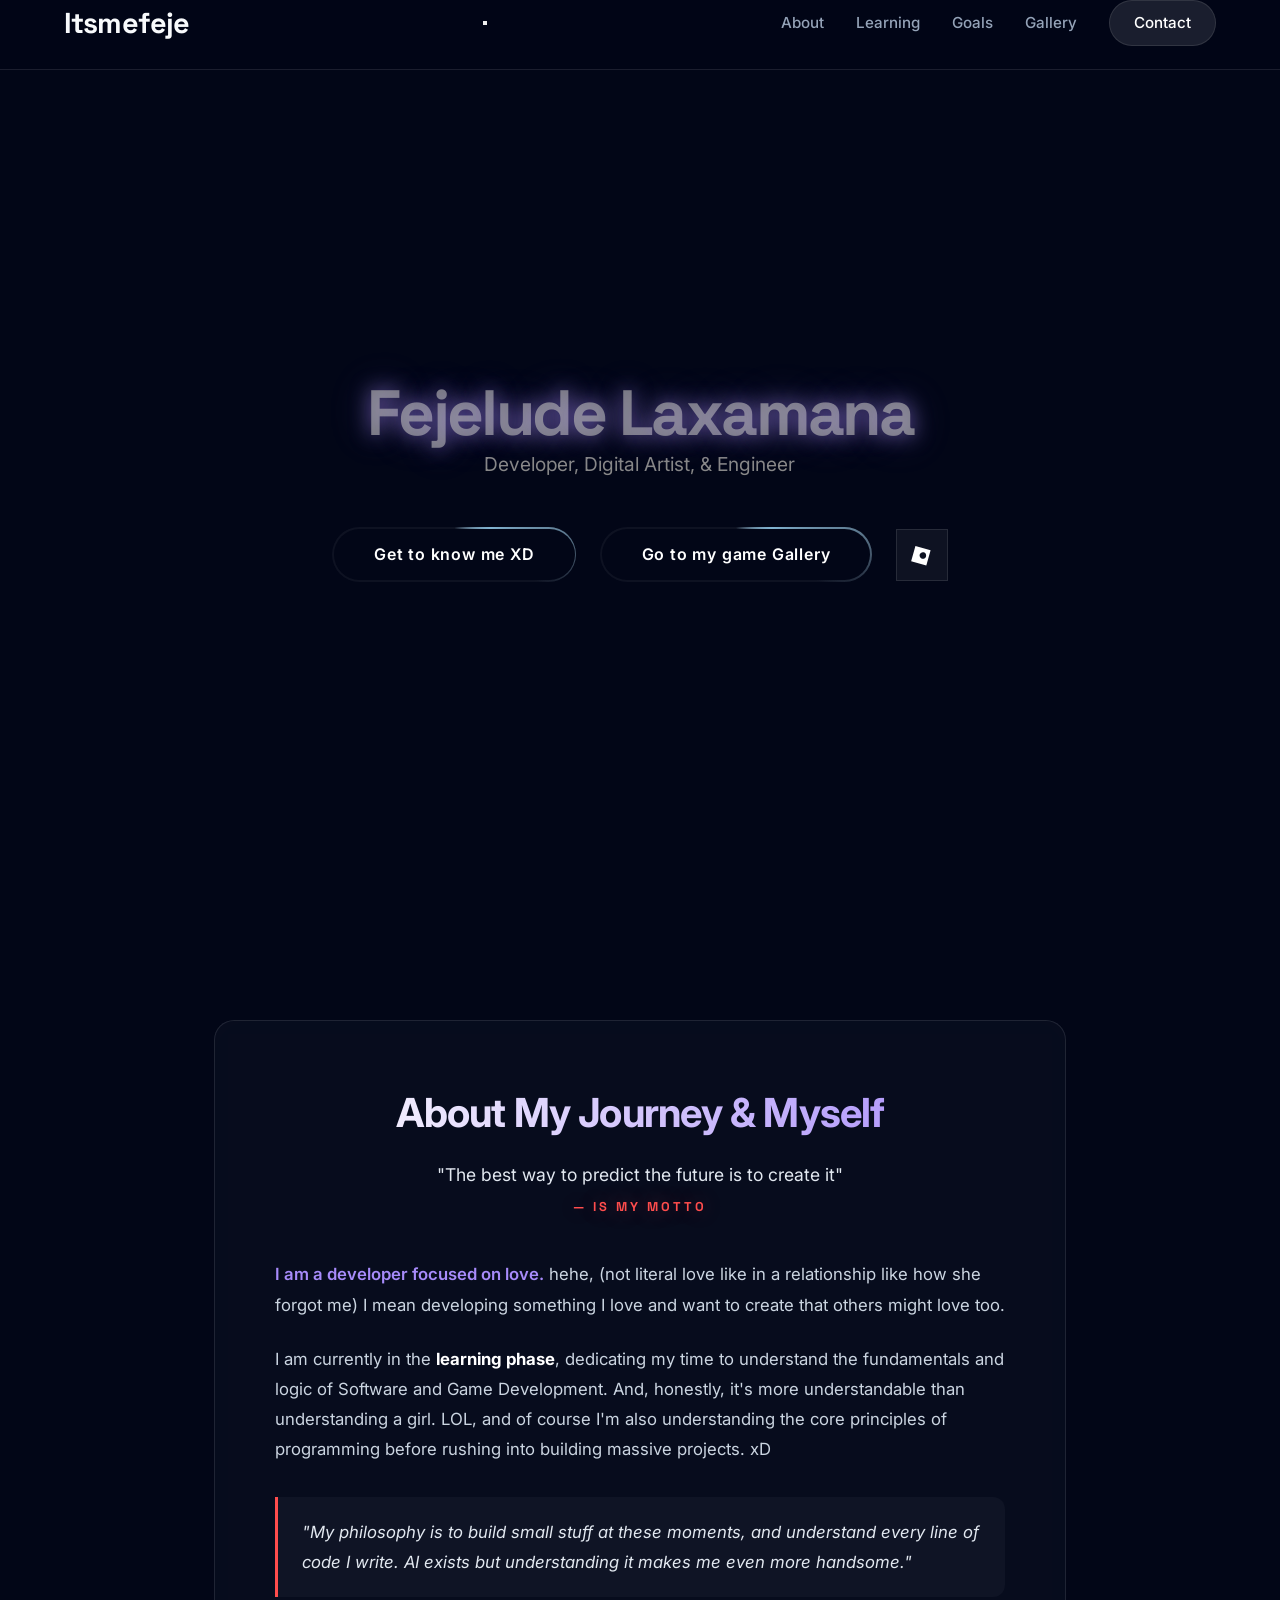
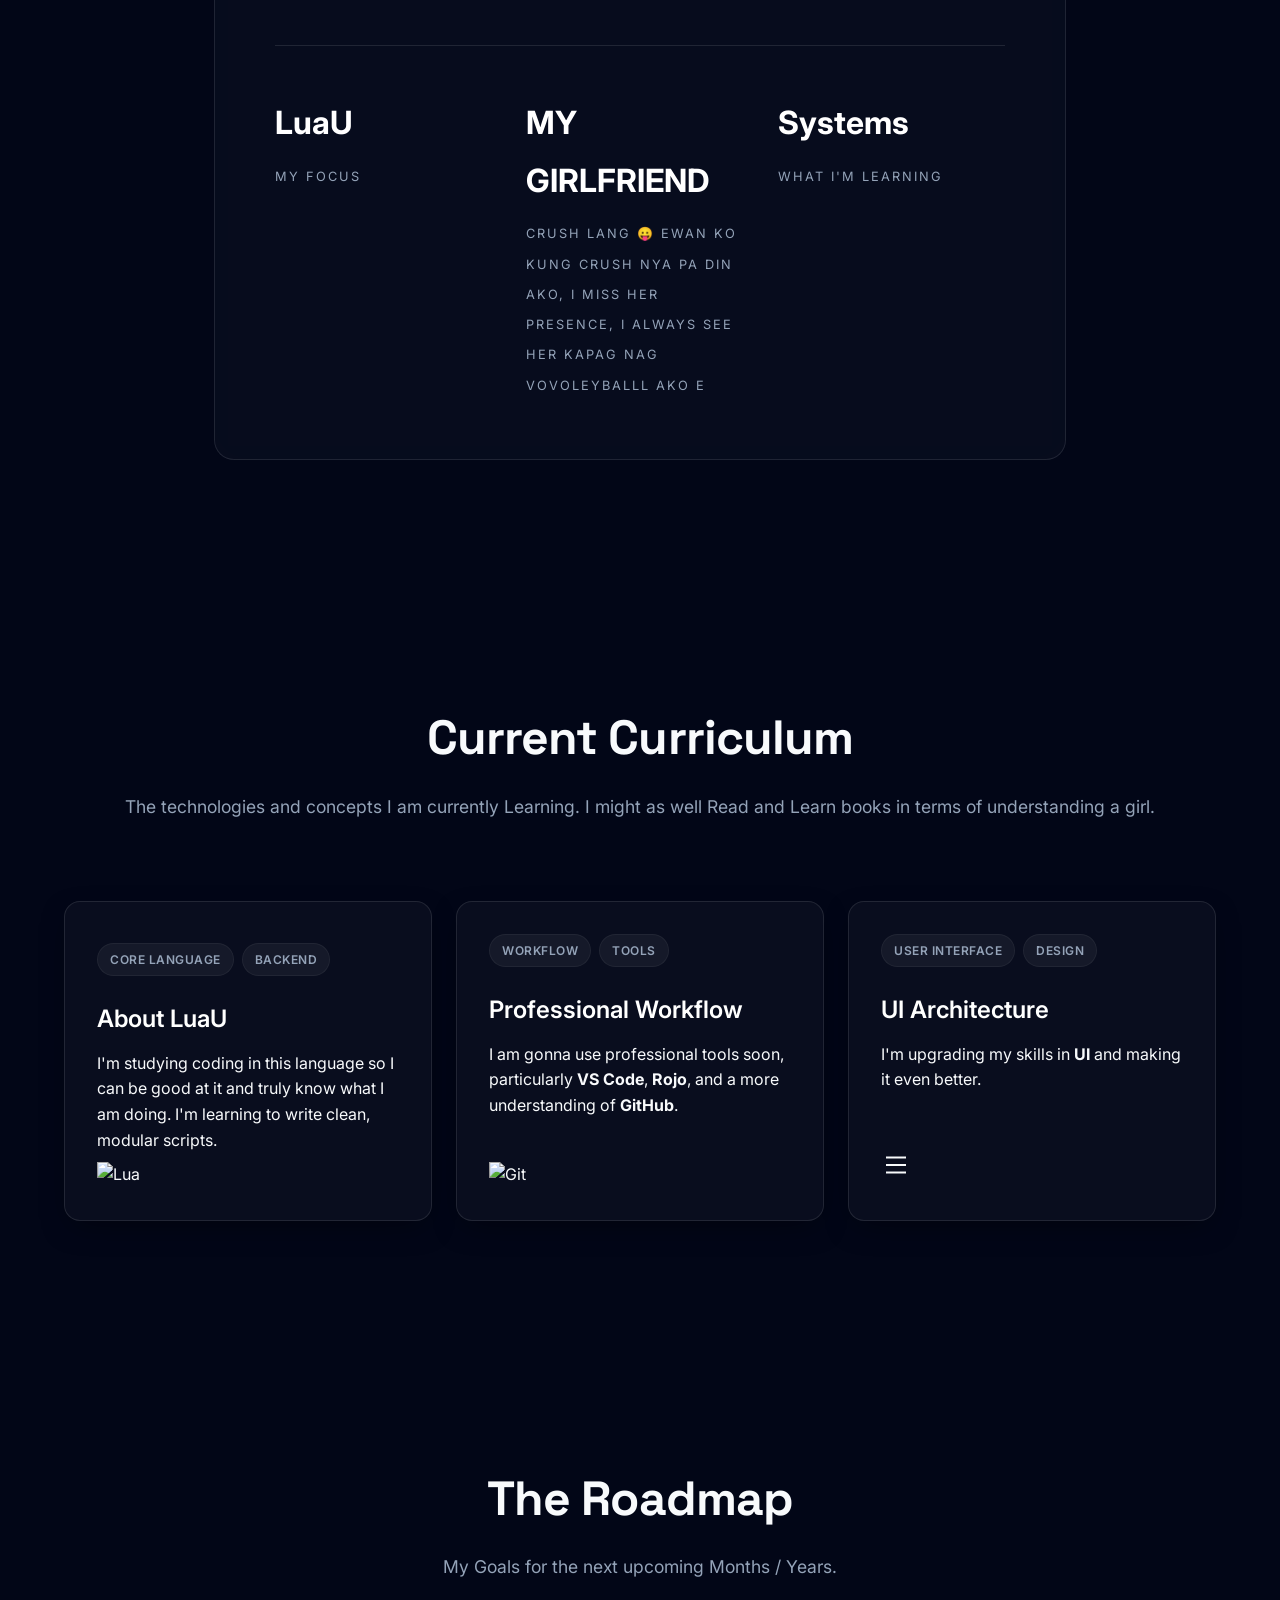
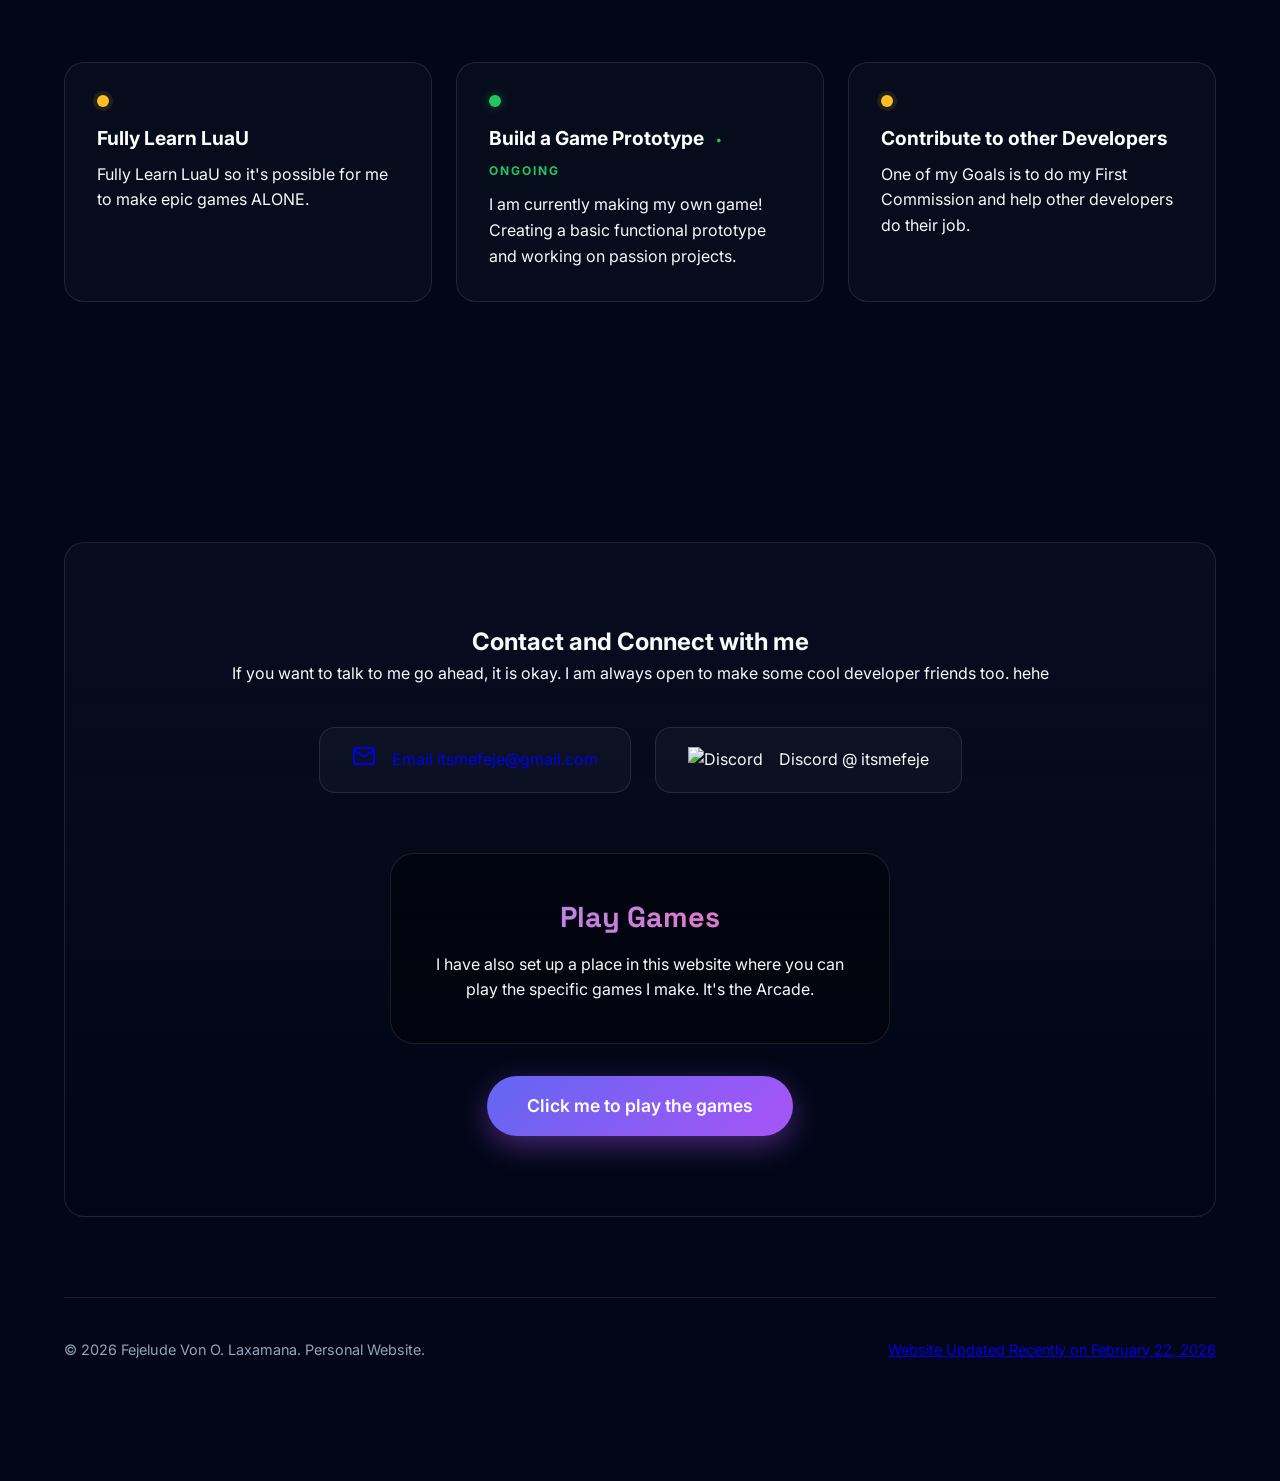
==== index.html @ 59089c06 "Update index.html" ====
<!DOCTYPE html>
<html lang="en">
<head>
  <meta charset="utf-8" />
  <meta name="viewport" content="width=device-width, initial-scale=1.0" />
  <title>Itsmefeje | Developer Journey</title>
  
  <link rel="preconnect" href="https://fonts.googleapis.com">
  <link rel="preconnect" href="https://fonts.gstatic.com" crossorigin>
  <link href="https://fonts.googleapis.com/css2?family=Inter:wght@400;500;600;700&family=Space+Grotesk:wght@500;700&display=swap" rel="stylesheet">
  
  <link rel="stylesheet" href="style.css">
</head>
<body>
  <a href="#main-content" class="skip-link">Skip to main content</a>
  
  <div id="liquid-ether-bg"></div>

  <header class="glass-nav">
    <div class="container nav-container">
      <div class="logo">
        <a href="/">
          <span id="nav-logo-text">Itsmefeje</span>
        </a>
      </div>
      
      <button class="mobile-toggle" aria-label="Toggle Menu">
        <span></span><span></span><span></span>
      </button>

      <nav class="nav-links">
        <a href="#about">About</a>
        <a href="#learning">Learning</a>
        <a href="#goals">Goals</a>
        <a href="Gallery.html">Gallery</a>
        <a href="#contact" class="btn-primary">Contact</a>
      </nav>
    </div>
  </header>

  <main id="main-content">
    <section id="home" class="hero-section">
      <div class="hero-content reveal scroll-reveal" style="display: flex; flex-direction: column; align-items: center; text-align: center;">
        <h1 class="shiny-text special-header-effect" style="margin-bottom: 0;"><span class="blur-text">Fejelude</span> <span class="mobile-break"></span> <span class="blur-text">Laxamana</span></h1>
        <p style="color: #888; font-size: 1.2rem; margin-bottom: 2rem;">Developer, Digital Artist, & Engineer</p>

        <div class="action-buttons" style="display: flex; gap: 1.5rem; align-items: center; justify-content: center; margin-top: 1rem; flex-wrap: wrap;">
          <a href="#about" class="star-border">
            <span class="star-border-glow star-1"></span>
            <span class="star-border-glow star-2"></span>
            <span class="star-border-inner">Get to know me XD</span>
          </a>

          <a href="Gallery.html" class="star-border">
            <span class="star-border-glow star-1"></span>
            <span class="star-border-glow star-2"></span>
            <span class="star-border-inner">Go to my game Gallery</span>
          </a>

          <a href="https://www.roblox.com/users/5512860740/profile" target="_blank" class="magnet-btn roblox-icon-btn" aria-label="Roblox Profile" style="display: flex; align-items: center; justify-content: center; background: rgba(255,255,255,0.05); padding: 0.8rem; border-radius: 0px; border: 1px solid rgba(255,255,255,0.1);">
            <svg width="24" height="24" viewBox="0 0 24 24" fill="white" xmlns="http://www.w3.org/2000/svg">
              <path d="M5.426 3.064L1.144 18.232L16.312 22.514L20.594 7.346L5.426 3.064ZM11.968 15.656C10.222 15.161 9.198 13.335 9.693 11.589C10.188 9.843 12.014 8.819 13.76 9.314C15.506 9.809 16.53 11.635 16.035 13.381C15.54 15.127 13.714 16.151 11.968 15.656Z"/>
            </svg>
          </a>
        </div>
      </div>
    </section>
      
    <section id="about" class="section-padding scroll-reveal">
      <div class="container narrow">
        <div class="glass-panel profile-panel reveal spotlight-card">
          <div class="profile-header">
            <h2 style="background: linear-gradient(to right, #fff, #a78bfa); -webkit-background-clip: text; -webkit-text-fill-color: transparent; font-size: 2.5rem; letter-spacing: -0.02em;">
              About My Journey & Myself
            </h2>
            <p style="margin-top: 16px; font-size: 1.1rem; color: #e2e8f0; font-weight: 400;">
              "The best way to predict the future is to create it"
              <br>
              <span style="display: inline-block; margin-top: 8px; font-family: 'Space Grotesk', sans-serif; text-transform: uppercase; letter-spacing: 3px; font-size: 0.8rem; font-weight: 700; color: #ff4d4d; text-shadow: 0 0 20px rgba(255, 77, 77, 0.4);">
                 — IS MY MOTTO
              </span>
            </p>
          </div>

          <div class="profile-body" style="text-align: left; margin-top: 40px; font-size: 1.05rem; line-height: 1.8; color: #cbd5e1;">
            <p style="margin-bottom: 24px;">
              <span style="color: #a78bfa; font-weight: 600;">I am a developer focused on love.</span> hehe, (not literal love like in a relationship like how she forgot me) 
              I mean developing something I love and want to create that others might love too. 
            </p>

            <p style="margin-bottom: 24px;">
              I am currently in the <strong style="color: white;">learning phase</strong>, dedicating my time to understand the fundamentals and logic of Software and Game Development. 
              And, honestly, it's more understandable than understanding a girl. LOL, and of course I'm also understanding the core principles of programming before rushing into building massive projects. xD
            </p>
            
            <div style="background: rgba(255,255,255,0.03); border-left: 3px solid #ff4d4d; padding: 20px 24px; border-radius: 0 12px 12px 0; margin: 32px 0;">
              <p style="margin: 0; font-style: italic; color: #e2e8f0;">
                "My philosophy is to build small stuff at these moments, and understand every line of code I write. AI exists but understanding it makes me even more handsome."
              </p>
            </div>
            
            <div class="stats-row">
              <div class="stat">
                <strong>LuaU</strong>
                <span>MY FOCUS</span>
              </div>
              <div class="stat">
                <strong>MY GIRLFRIEND</strong>
                <span> crush lang 😛 ewan ko kung crush nya pa din ako, i miss her presence, i always see her kapag nag vovoleyballl ako e</span>
              </div>
              <div class="stat">
                <strong>Systems</strong>
                <span>WHAT I'M LEARNING</span>
              </div>
            </div>
          </div>
        </div>
      </div>
    </section>

    <section id="learning" class="section-padding scroll-reveal">
      <div class="container">
        <div class="section-header reveal">
          <h2>Current Curriculum</h2>
          <p>The technologies and concepts I am currently Learning.
            I might as well Read and Learn books in terms of understanding a girl.</p>
        </div>

        <div class="bento-grid reveal">
          <div class="tilted-card">
          <article class="bento-card spotlight-card tilted-card-inner">
            <div class="card-bg" style="background: linear-gradient(45deg, #1a1a1a, #2a2a2a);"></div>
            <div class="card-content tilted-card-content">
              <div class="card-tags">
                <span>Core Language</span>
                <span>Backend</span>
              </div>
              <h3>About LuaU</h3>
              <p>I'm studying coding in this language so I can be good at it and truly know what I am doing. I'm learning to write clean, modular scripts.</p>
            </div>
            <div class="card-icon">
              <img src="https://cdn.simpleicons.org/lua/white" width="40" height="40" alt="Lua">
            </div>
          </article>
          </div>

          <div class="tilted-card">
          <article class="bento-card spotlight-card tilted-card-inner">
            <div class="card-content tilted-card-content">
              <div class="card-tags"><span>Workflow</span><span>Tools</span></div>
              <h3>Professional Workflow</h3>
              <p>I am gonna use professional tools soon, particularly <strong>VS Code</strong>, <strong>Rojo</strong>, and a more understanding of <strong>GitHub</strong>.</p>
            </div>
            <div class="card-icon">
              <img src="https://cdn.simpleicons.org/git/white" width="30" height="30" alt="Git">
            </div>
          </article>
          </div>

          <div class="tilted-card">
          <article class="bento-card spotlight-card tilted-card-inner">
            <div class="card-content tilted-card-content">
              <div class="card-tags"><span>User Interface</span><span>Design</span></div>
              <h3>UI Architecture</h3>
              <p>I'm upgrading my skills in <strong>UI</strong> and making it even better.</p>
            </div>
            <div class="card-icon">
               <svg width="30" height="30" viewBox="0 0 24 24" fill="none" stroke="currentColor" stroke-width="1.5"><path d="M4 6h16M4 12h16M4 18h16"/></svg>
            </div>
          </article>
          </div>
        </div>
      </div>
    </section>

    <section id="goals" class="section-padding scroll-reveal">
      <div class="container">
        <div class="section-header reveal">
          <h2>The Roadmap</h2>
          <p>My Goals for the next upcoming Months / Years.</p>
        </div>

        <div class="goals-wrapper reveal">
          <div class="goal-item spotlight-card">
            <div class="goal-icon pending"></div>
            <div class="goal-content">
              <h3>Fully Learn LuaU</h3>
              <p>Fully Learn LuaU so it's possible for me to make epic games ALONE.</p>
            </div>
          </div>

          <div class="goal-item spotlight-card">
            <div class="goal-icon" style="background: #22c55e; box-shadow: 0 0 10px rgba(34, 197, 94, 0.4);"></div>
            <div class="goal-content">
              <h3>
                Build a Game Prototype 
                <span style="color: #22c55e; font-size: 0.75rem; text-transform: uppercase; letter-spacing: 2px; margin-left: 8px; vertical-align: middle;">
                  • Ongoing
                </span>
              </h3>
              <p>I am currently making my own game! Creating a basic functional prototype and working on passion projects.</p>
            </div>
          </div>

          <div class="goal-item spotlight-card">
            <div class="goal-icon pending"></div>
            <div class="goal-content">
              <h3>Contribute to other Developers</h3>
              <p>One of my Goals is to do my First Commission and help other developers do their job.</p>
            </div>
          </div>
        </div>
      </div>
    </section>

    <section id="contact" class="section-padding footer-section scroll-reveal">
      <div class="container">
        <div class="contact-box reveal spotlight-card">
          <h2>Contact and Connect with me</h2>
          <p>If you want to talk to me go ahead, it is okay. I am always open to make some cool developer friends too. hehe</p>
          
          <div class="contact-methods">
            <a href="mailto:itsmefeje@gmail.com" class="method-card">
              <div class="icon-circle">
                <svg width="24" height="24" viewBox="0 0 24 24" fill="none" stroke="currentColor" stroke-width="2"><path d="M4 4h16c1.1 0 2 .9 2 2v12c0 1.1-.9 2-2 2H4c-1.1 0-2-.9-2-2V6c0-1.1.9-2 2-2z"/><polyline points="22,6 12,13 2,6"/></svg>
              </div>
              <div>
                <span class="label">Email</span>
                <span class="value">itsmefeje@gmail.com</span>
              </div>
            </a>
            
            <button class="method-card" id="copy-discord" aria-label="Copy Discord username">
              <div class="icon-circle">
                <img src="https://cdn.simpleicons.org/discord/white" width="24" height="24" alt="Discord">
              </div>
              <div>
                <span class="label">Discord</span>
                <span class="value" id="discord-val">@ itsmefeje</span>
              </div>
            </button>
          </div>

          <div class="arcade-highlight spotlight-card">
             <h3 class="aura-text">Play Games</h3>
             <p>I have also set up a place in this website where you can play the specific games I make. It's the Arcade.</p>
          </div>

          <div class="surprise-wrapper">
             <a href="Arcade.html" class="btn-surprise"> Click me to play the games </a>
          </div>

        </div>

        <footer>
          <div class="footer-bottom">
            <p>&copy; <span id="year"></span> Fejelude Von O. Laxamana. Personal Website.</p>
            <div class="footer-links">
              <a href=" https://www.fejelude.xyz/ " target="_blank">Website Updated Recently on February 22, 2026 </a>
            </div>
          </div>
        </footer>
      </div>
    </section>

  </main>

  <script src="https://cdnjs.cloudflare.com/ajax/libs/three.js/r128/three.min.js"></script>
  
  <script src="https://cdnjs.cloudflare.com/ajax/libs/gsap/3.12.2/gsap.min.js"></script>
  <script src="https://cdnjs.cloudflare.com/ajax/libs/gsap/3.12.2/ScrollTrigger.min.js"></script>

  <script src="liquid-ether.js"></script>
  <script src="shiny-text.js"></script>
  <script src="react-bits-vanilla.js"></script>
  <script src="main.js"></script>
  
  <script>
    // Initialize the background
    document.addEventListener('DOMContentLoaded', () => {
      new LiquidEther(document.getElementById('liquid-ether-bg'), {
        colors: ['#000000', '#1a1a1a', '#4338ca', '#3b0764'], // Dark/Purple Palette
        mouseForce: 25,
        cursorSize: 80,
        autoDemo: true
      });
    });
  </script>
</body>
</html>
---- style.css ----
/* -- Indicating what the script is for: Styles with Mobile UI Fixes, Optimization & Accessibility */

:root {
  /* COLORS */
  --bg-dark: #020617; 
  --bg-panel: rgba(255, 255, 255, 0.03);
  --border-light: rgba(255, 255, 255, 0.1);
  
  --primary: #a78bfa;
  --text-main: #f8fafc;
  --text-muted: #94a3b8;
  
  /* DIMENSIONS */
  --nav-height: 70px;
  --container-width: 1200px;
  --radius: 20px; /* Restored original rounded aesthetic */
  
  --font-display: 'Space Grotesk', sans-serif;
  --font-body: 'Inter', sans-serif;
}

/* RESET */
* { box-sizing: border-box; margin: 0; padding: 0; }
html { scroll-behavior: smooth; font-size: 16px; }

body {
  background-color: var(--bg-dark);
  color: var(--text-main);
  font-family: var(--font-body);
  line-height: 1.6;
  overflow-x: hidden;
  -webkit-font-smoothing: antialiased;
  position: relative;
}

/* --- ACCESSIBILITY FOCUS STATES --- */
a:focus-visible, button:focus-visible, input:focus-visible, canvas:focus-visible, [tabindex]:focus-visible {
  outline: 2px solid var(--primary);
  outline-offset: 4px;
  border-radius: 12px;
}

.skip-link {
  position: absolute;
  top: -100px;
  left: 50%;
  transform: translateX(-50%);
  background: var(--primary);
  color: #020617;
  padding: 12px 24px;
  z-index: 2000;
  border-radius: 0 0 12px 12px;
  font-weight: 700;
  text-decoration: none;
  transition: top 0.3s cubic-bezier(0.16, 1, 0.3, 1);
}
.skip-link:focus {
  top: 0;
}
.btn-primary:focus-visible, .btn-glow:focus-visible, .btn-surprise:focus-visible {
  border-radius: 99px; /* Matches the pill-shape buttons */
}
.method-card:focus-visible {
  border-radius: 16px;
}

/* --- LIQUID ETHER BACKGROUND --- */
#liquid-ether-bg {
  position: fixed;
  inset: 0;
  z-index: -1;
  width: 100vw;
  height: 100dvh; 
  pointer-events: auto; 
}
main, header, footer { position: relative; z-index: 10; }
a, button, .spotlight-card, canvas { pointer-events: auto; }

/* --- SHINY TEXT --- */
.shiny-text {
  color: #b5b5b5a4;
  background: linear-gradient(
    120deg,
    rgba(255, 255, 255, 0) 40%,
    rgba(255, 255, 255, 0.8) 50%,
    rgba(255, 255, 255, 0) 60%
  );
  background-size: 200% 100%;
  -webkit-background-clip: text;
  background-clip: text;
  display: inline-block;
  animation: shine 3s linear infinite;
  text-decoration: none;
}

.special-header-effect {
  text-shadow: 0 0 20px rgba(167, 139, 250, 0.6), 0 0 40px rgba(167, 139, 250, 0.3);
  animation: shine 3s linear infinite, float-pulse 6s ease-in-out infinite;
}

@keyframes shine {
  0% { background-position: 100%; }
  100% { background-position: -100%; }
}

@keyframes float-pulse {
  0%, 100% { transform: translateY(0) scale(1); }
  50% { transform: translateY(-5px) scale(1.02); }
}

@keyframes pulse {
  0% { box-shadow: 0 0 0 0 rgba(74, 222, 128, 0.7); transform: scale(0.95); }
  70% { box-shadow: 0 0 0 10px rgba(74, 222, 128, 0); transform: scale(1); }
  100% { box-shadow: 0 0 0 0 rgba(74, 222, 128, 0); transform: scale(0.95); }
}

@keyframes status-pulse {
  0% { box-shadow: 0 0 0 0 rgba(16, 185, 129, 0.4); }
  70% { box-shadow: 0 0 0 6px rgba(16, 185, 129, 0); }
  100% { box-shadow: 0 0 0 0 rgba(16, 185, 129, 0); }
}

/* --- UI COMPONENTS --- */
.glass-nav {
  position: fixed; top: 0; width: 100%; height: var(--nav-height);
  background: rgba(2, 6, 23, 0.85);
  backdrop-filter: blur(16px);
  -webkit-backdrop-filter: blur(16px);
  border-bottom: 1px solid var(--border-light);
  z-index: 1000;
  pointer-events: auto;
}

.nav-container {
  display: flex; justify-content: space-between; align-items: center;
  width: 100%; max-width: var(--container-width);
  margin: 0 auto; padding: 0 24px;
}

.logo { 
  display: flex; align-items: center; gap: 0; 
  font-family: var(--font-display); 
  font-weight: 800; 
  font-size: 1.8rem;
  letter-spacing: -0.03em;
  line-height: 1;
}
.logo a {
  text-decoration: none;
  color: inherit;
  display: flex;
  align-items: center;
  gap: 12px;
}

.nav-links { display: flex; gap: 32px; align-items: center; }
.nav-links a {
  text-decoration: none; color: var(--text-muted); font-size: 0.95rem; font-weight: 500;
  transition: color 0.2s;
}
.nav-links a:hover { color: white; }

.btn-primary {
  background: rgba(255,255,255,0.1);
  color: white !important;
  padding: 10px 24px; border-radius: 99px;
  border: 1px solid rgba(255,255,255,0.1);
  transition: all 0.3s;
}

/* HERO & BUTTONS */
.hero-section {
  min-height: 100vh; display: flex; flex-direction: column;
  justify-content: center; align-items: center;
  text-align: center; 
  padding: 120px 24px 60px;
}

.status-badge {
  display: inline-flex; align-items: center; gap: 8px;
  padding: 8px 16px; border-radius: 99px;
  background: rgba(15, 23, 42, 0.6); 
  border: 1px solid rgba(255, 255, 255, 0.08);
  font-size: 0.8rem; color: #a5b4fc; margin-bottom: 32px;
  backdrop-filter: blur(4px);
  max-width: 100%; 
  text-align: left;
}
.pulse-dot {
  flex-shrink: 0; 
  width: 8px; height: 8px; background: #4ade80; border-radius: 50%;
  box-shadow: 0 0 12px #4ade80; animation: pulse 2s infinite;
}

h1 {
  font-family: var(--font-display);
  font-size: clamp(2.5rem, 6vw, 4rem);
  line-height: 1.1; 
  margin-bottom: 24px;
  letter-spacing: -0.04em; font-weight: 700;
  word-wrap: break-word; 
}

.gradient-text {
  background: linear-gradient(to right bottom, #fff 30%, #a5b4fc 80%);
  -webkit-background-clip: text; -webkit-text-fill-color: transparent;
}

.hero-sub {
  font-size: 1.2rem; color: var(--text-muted);
  max-width: 600px; margin: 0 auto 48px;
  line-height: 1.7; font-weight: 400;
}

/* SMART BUTTON WRAPPER FOR ALL DEVICES */
.action-buttons {
  display: flex; 
  gap: 1.5rem; 
  align-items: center; 
  justify-content: center; 
  margin-top: 1rem;
  flex-wrap: wrap;
}

.btn-glow {
  background: white; color: black;
  padding: 14px 32px; border-radius: 12px;
  text-decoration: none; font-weight: 600; font-size: 1rem;
  display: flex; align-items: center; gap: 8px;
  transition: transform 0.2s, box-shadow 0.2s;
}
.btn-glow:hover { transform: translateY(-2px); box-shadow: 0 0 30px rgba(255, 255, 255, 0.2); }

.link-sub { color: var(--text-muted); text-decoration: none; font-size: 1rem; display: flex; gap: 10px; align-items: center; transition: 0.2s; }
.link-sub:hover { color: white; }

/* SECTIONS */
.section-padding { padding: 120px 0; }
.container { max-width: var(--container-width); margin: 0 auto; padding: 0 24px; }
.container.narrow { max-width: 900px; }

.section-header { text-align: center; margin-bottom: 80px; }
.section-header h2 { font-size: 3rem; font-family: var(--font-display); margin-bottom: 16px; letter-spacing: -0.02em; }
.section-header p { color: var(--text-muted); font-size: 1.1rem; }

/* CARDS */
.glass-panel, .bento-card, .goal-item, .contact-box {
  background: rgba(15, 23, 42, 0.4);
  border: 1px solid var(--border-light);
  border-radius: var(--radius);
  position: relative;
  overflow: hidden;
  transition: transform 0.3s ease, border-color 0.3s ease;
  will-change: transform, opacity;
}

/* Spotlight Overlay */
.spotlight-card::before {
  content: "";
  position: absolute;
  top: 0; left: 0; right: 0; bottom: 0;
  background: radial-gradient(
    800px circle at var(--mouse-x, 50%) var(--mouse-y, 50%), 
    rgba(255, 255, 255, 0.08),
    transparent 40%
  );
  z-index: 1;
  pointer-events: none;
  opacity: 0;
  transition: opacity 0.5s;
}
.spotlight-card:hover::before, .spotlight-card.touch-active::before { opacity: 1; }
.spotlight-card:hover { border-color: rgba(255,255,255,0.2); transform: translateY(-4px); }

/* BENTO GRID */
.bento-grid {
  display: grid; grid-template-columns: repeat(auto-fit, minmax(300px, 1fr)); gap: 24px;
}
.bento-card {
  padding: 40px; 
  display: flex; flex-direction: column; justify-content: space-between; 
  height: 100%; min-height: 320px;
}
.card-content { z-index: 2; position: relative; }
.card-tags { display: flex; gap: 8px; margin-bottom: 24px; flex-wrap: wrap; }
.card-tags span {
  font-size: 0.75rem; text-transform: uppercase; font-weight: 600; letter-spacing: 0.5px;
  background: rgba(255,255,255,0.05); padding: 6px 12px; border-radius: 99px; color: var(--text-muted);
  border: 1px solid rgba(255,255,255,0.05);
}
.bento-card h3 { font-size: 1.5rem; margin-bottom: 12px; font-weight: 600; color: white; }

/* PROFILE */
.profile-panel { padding: 60px; text-align: center; backdrop-filter: blur(20px); }
.stats-row { 
  display: grid; grid-template-columns: repeat(3, 1fr); gap: 24px; 
  margin-top: 48px; padding-top: 48px; border-top: 1px solid var(--border-light); 
}
.stat strong { display: block; font-size: 2rem; margin-bottom: 8px; font-weight: 700; color: white; }
.stat span { font-size: 0.8rem; letter-spacing: 2px; color: var(--text-muted); text-transform: uppercase; }

/* GOALS */
.goals-wrapper { display: grid; grid-template-columns: repeat(auto-fit, minmax(280px, 1fr)); gap: 24px; }
.goal-item { padding: 32px; display: flex; flex-direction: column; gap: 16px; }
.goal-icon { width: 12px; height: 12px; border-radius: 50%; box-shadow: 0 0 0 4px rgba(255,255,255,0.05); }
.goal-icon.pending { background: #fbbf24; box-shadow: 0 0 0 4px rgba(251, 191, 36, 0.1); }
.goal-content h3 { font-size: 1.2rem; margin-bottom: 8px; color: white; }

/* CONTACT */
.contact-box {
  padding: 80px 24px; text-align: center;
  background: linear-gradient(180deg, rgba(15, 23, 42, 0.4), rgba(15, 23, 42, 0));
}
.contact-methods { display: flex; justify-content: center; gap: 24px; margin-top: 40px; flex-wrap: wrap; }
.method-card {
  display: flex; align-items: center; gap: 16px;
  background: rgba(255,255,255,0.03); border: 1px solid var(--border-light);
  padding: 16px 32px; border-radius: 16px; text-decoration: none;
  transition: 0.3s;
  cursor: pointer;
}
button.method-card {
  font-family: inherit;
  font-size: inherit;
  color: inherit;
  text-align: left;
  line-height: inherit;
}
.method-card:hover, .method-card:focus-visible {
  background: rgba(255, 255, 255, 0.08);
  border-color: rgba(255, 255, 255, 0.2);
  transform: translateY(-2px);
}

/* ARCADE */
.arcade-highlight {
  margin: 60px auto 0; max-width: 500px;
  background: rgba(0,0,0,0.4); border: 1px solid var(--border-light);
  border-radius: 24px; padding: 40px;
}
.aura-text {
  font-family: var(--font-display); font-size: 1.8rem;
  background: linear-gradient(90deg, #a78bfa, #f472b6);
  -webkit-background-clip: text; -webkit-text-fill-color: transparent;
  display: block; margin-bottom: 12px; font-weight: 700;
}
.btn-surprise {
  display: inline-flex; margin-top: 32px;
  background: linear-gradient(135deg, #6366f1, #a855f7);
  padding: 16px 40px; border-radius: 99px; color: white;
  text-decoration: none; font-weight: 600; font-size: 1.1rem;
  box-shadow: 0 10px 30px rgba(168, 85, 247, 0.4);
  transition: 0.3s;
}
.arcade-section {
  position: relative;
  isolation: isolate;
}
.arcade-section::before {
  content: "";
  position: absolute;
  inset: 0;
  background: radial-gradient(800px circle at 50% -10%, rgba(124, 58, 237, 0.2), transparent 60%);
  opacity: 0.8;
  z-index: -1;
}
.arcade-grid {
  display: grid;
  grid-template-columns: repeat(auto-fit, minmax(280px, 1fr));
  gap: 24px;
}
.arcade-card {
  background: rgba(15, 23, 42, 0.55);
  border: 1px solid var(--border-light);
  border-radius: 20px;
  padding: 32px;
  display: flex;
  flex-direction: column;
  gap: 16px;
  box-shadow: 0 20px 40px rgba(2, 6, 23, 0.3);
  position: relative;
  overflow: hidden;
  transition: transform 0.2s ease, box-shadow 0.2s ease, border-color 0.2s ease;
}
.arcade-card::after {
  content: "";
  position: absolute;
  inset: 0;
  background: radial-gradient(600px circle at 20% 0%, rgba(56, 189, 248, 0.14), transparent 60%);
  opacity: 0.5;
  pointer-events: none;
}
.arcade-card:hover {
  transform: translateY(-6px);
  border-color: rgba(148, 163, 184, 0.4);
  box-shadow: 0 24px 50px rgba(2, 6, 23, 0.45);
}
.arcade-card-header {
  display: flex;
  align-items: center;
  justify-content: space-between;
  gap: 16px;
  flex-wrap: wrap;
}
.arcade-card h3 {
  font-size: 1.4rem;
  font-family: var(--font-display);
}
.arcade-card p {
  color: var(--text-muted);
}
.chip-row {
  display: flex;
  flex-wrap: wrap;
  gap: 8px;
}
.chip-row span {
  font-size: 0.75rem;
  text-transform: uppercase;
  letter-spacing: 0.08em;
  padding: 6px 12px;
  border-radius: 999px;
  background: rgba(255, 255, 255, 0.06);
  border: 1px solid rgba(255, 255, 255, 0.08);
}
.status-pill {
  font-size: 0.75rem;
  text-transform: uppercase;
  letter-spacing: 0.08em;
  padding: 6px 14px;
  border-radius: 999px;
  border: 1px solid transparent;
}
.status-build {
  color: #c4b5fd;
  background: rgba(139, 92, 246, 0.18);
  border-color: rgba(139, 92, 246, 0.4);
}
.status-playable {
  color: #6ee7b7;
  background: rgba(16, 185, 129, 0.18);
  border-color: rgba(16, 185, 129, 0.4);
  animation: status-pulse 2s infinite;
}
.status-concept {
  color: #fcd34d;
  background: rgba(234, 179, 8, 0.18);
  border-color: rgba(234, 179, 8, 0.4);
}
.arcade-meta {
  list-style: none;
  display: grid;
  gap: 8px;
  color: var(--text-muted);
  font-size: 0.95rem;
}
.arcade-meta strong {
  color: #e2e8f0;
}
.system-grid {
  display: grid;
  grid-template-columns: repeat(auto-fit, minmax(220px, 1fr));
  gap: 20px;
}
.system-card {
  padding: 24px;
  border-radius: 18px;
  border: 1px solid var(--border-light);
  background: rgba(2, 6, 23, 0.6);
}
.system-card h3 {
  font-size: 1.2rem;
  margin-bottom: 8px;
}
.system-card p {
  color: var(--text-muted);
  font-size: 0.95rem;
}
.arcade-systems {
  background: rgba(15, 23, 42, 0.4);
}

/* FOOTER */
.footer-bottom { 
  margin-top: 80px; border-top: 1px solid var(--border-light); padding-top: 40px;
  display: flex; justify-content: space-between; font-size: 0.9rem; color: var(--text-muted);
}

.mobile-break {
  display: none;
}

/* --- MOBILE OPTIMIZATION & RESPONSIVE FIXES --- */
@media (max-width: 900px) {
  .mobile-break {
    display: block;
    width: 100%;
    height: 0;
  }

  /* Fix Typography Overlap */
  h1 { font-size: 2.5rem; }
  h1.shiny-text { display: block; }
  .section-header h2 { font-size: 2.2rem; }
  
  /* Layout Adjustments */
  .section-padding { padding: 80px 0; }
  .profile-panel { padding: 40px 24px; }
  
  /* Fix Grid Overlap */
  .stats-row { grid-template-columns: 1fr; gap: 32px; }
  .bento-grid, .goals-wrapper { grid-template-columns: 1fr; }
  
  /* Fix Navigation Overlap, Stacking & Accessibility */
  .nav-links {
    position: fixed; 
    top: var(--nav-height); 
    left: 0; right: 0;
    height: auto;
    background: #020617;
    flex-direction: column; 
    padding: 40px 24px; 
    gap: 24px;
    border-bottom: 1px solid var(--border-light);
    transform: translateY(-150%); 
    
    visibility: hidden;
    opacity: 0;
    
    transform: translateY(-150%) translateZ(0); 
    transition: transform 0.4s cubic-bezier(0.16, 1, 0.3, 1), opacity 0.4s ease, visibility 0.4s; 
    
    z-index: 999; 
    box-shadow: 0 20px 40px rgba(0,0,0,0.5);
  }
  
  .nav-links.active { 
    transform: translateY(0) translateZ(0); 
    visibility: visible;
    opacity: 1;
  }
  
  /* Mobile Menu Button */
  .mobile-toggle { display: block; background: none; border: none; padding: 10px; cursor: pointer; }
  .mobile-toggle span { display: block; width: 24px; height: 2px; background: white; margin: 6px 0; transition: 0.3s; }
  
  /* Button Animation */
  .mobile-toggle.open span:nth-child(1) { transform: rotate(45deg) translate(5px, 6px); }
  .mobile-toggle.open span:nth-child(2) { opacity: 0; }
  .mobile-toggle.open span:nth-child(3) { transform: rotate(-45deg) translate(5px, -6px); }

  /* Footer Fix */
  .footer-bottom { flex-direction: column; gap: 20px; text-align: center; }
  
  /* Adjust method cards for small screens */
  .contact-methods { flex-direction: column; }
  .method-card { justify-content: flex-start; }
  
  /* Mobile Action Buttons Fix */
  .action-buttons {
    flex-direction: column;
    width: 100%;
  }
  .action-buttons > a {
    width: 100%;
    justify-content: center;
  }

  .arcade-card { padding: 24px; }
}

.game-shell {
  margin-top: 8px;
  border: 1px solid rgba(148, 163, 184, 0.35);
  border-radius: 16px;
  background: rgba(2, 6, 23, 0.75);
  overflow: hidden;
  box-shadow: inset 0 0 0 1px rgba(56, 189, 248, 0.12);
}

.game-toolbar {
  display: flex;
  flex-wrap: wrap;
  align-items: center;
  gap: 10px;
  padding: 12px;
  border-bottom: 1px solid rgba(148, 163, 184, 0.24);
  background: linear-gradient(135deg, rgba(15, 23, 42, 0.95), rgba(30, 41, 59, 0.85));
}

.game-btn {
  appearance: none;
  border: 1px solid rgba(34, 211, 238, 0.45);
  background: linear-gradient(135deg, #0891b2, #1d4ed8);
  color: #f8fafc;
  border-radius: 10px;
  padding: 8px 14px;
  cursor: pointer;
  font-weight: 600;
  transition: transform 0.15s ease, filter 0.15s ease, box-shadow 0.15s ease;
}

.game-btn.ghost {
  background: rgba(15, 23, 42, 0.7);
  border-color: rgba(148, 163, 184, 0.45);
}

.game-btn:hover {
  filter: brightness(1.1);
  transform: translateY(-1px);
  box-shadow: 0 8px 16px rgba(8, 145, 178, 0.25);
}
.game-btn:focus-visible {
  outline: 2px solid rgba(125, 211, 252, 0.8);
  outline-offset: 2px;
}

.game-status {
  margin: 0;
  color: #93c5fd;
  font-size: 0.84rem;
  flex: 1 1 160px;
}

.touch-dpad {
  display: inline-flex;
  gap: 6px;
  flex-wrap: wrap;
}

.touch-dpad .game-btn {
  min-width: 38px;
  padding: 8px 10px;
}

.game-shell canvas {
  width: 100%;
  height: auto;
  display: block;
  aspect-ratio: 52 / 30;
  background: #020617;
  touch-action: none;
}
#block-game {
  aspect-ratio: 52 / 36;
}

@media (max-width: 640px) {
  .game-toolbar { gap: 8px; }
  .game-btn { padding: 8px 12px; }
  .game-status { flex-basis: 100%; }
  .touch-dpad { flex-basis: 100%; }
}

/* -- Scroll Reveal (FadeContent) -- */
.scroll-reveal {
  opacity: 0;
  transform: translateY(30px);
  transition: opacity 0.8s ease-out, transform 0.8s ease-out;
}
.scroll-reveal.is-revealed {
  opacity: 1;
  transform: translateY(0);
}

/* -- StarBorder -- */
.star-border {
  position: relative;
  display: inline-block;
  padding: 1.5px;
  border-radius: 9999px;
  background: rgba(255, 255, 255, 0.05);
  overflow: hidden;
  cursor: pointer;
  text-decoration: none;
}
.star-border-glow.star-1,
.star-border-glow.star-2 {
  position: absolute;
  top: -50%;
  left: -50%;
  width: 200%;
  height: 200%;
  animation: star-spin 4s linear infinite;
  z-index: 0;
}
.star-border-glow.star-1 {
  background: conic-gradient(transparent, rgba(255, 255, 255, 0.6), transparent 30%);
}
.star-border-glow.star-2 {
  background: conic-gradient(transparent, rgba(100, 200, 255, 0.5), transparent 30%);
  animation-delay: -2s;
}
.star-border-inner {
  position: relative;
  display: flex;
  align-items: center;
  gap: 8px;
  background: var(--bg-dark, #020617);
  color: #fff;
  padding: 0.8rem 2.5rem;
  border-radius: 9999px;
  font-weight: 600;
  letter-spacing: 0.05em;
  z-index: 1;
}
@keyframes star-spin {
  100% { transform: rotate(360deg); }
}

/* -- TiltedCard -- */
.tilted-card {
  perspective: 1000px;
  transform-style: preserve-3d;
  width: 100%;
  max-width: 400px;
  margin: 0 auto;
}
.tilted-card-inner {
  background: rgba(255, 255, 255, 0.03);
  border: 1px solid rgba(255, 255, 255, 0.1);
  border-radius: 16px;
  padding: 2rem;
  transform-style: preserve-3d;
  transform: translate3d(0, 0, 0);
  will-change: transform;
  box-shadow: 0 10px 30px -10px rgba(0, 0, 0, 0.5);
  cursor: pointer;
}
.tilted-card-content {
  transform: translateZ(30px);
}

/* -- Magnet Button -- */
.magnet-btn {
  display: inline-block;
  padding: 0.5rem 1rem;
  color: #fff;
  text-decoration: none;
  font-weight: 500;
  transform: translate3d(0, 0, 0);
  will-change: transform;
}

.blur-text { will-change: transform; }
.social-links { margin-top: 3rem; display: flex; gap: 1rem; }

/* --- GALLERY --- */
.gallery-grid {
  display: grid;
  grid-template-columns: repeat(auto-fill, minmax(280px, 1fr));
  gap: 24px;
  margin-top: 40px;
}

.gallery-item {
  position: relative;
  overflow: hidden;
  border-radius: 4px;
  box-shadow: 0 10px 30px rgba(0, 0, 0, 0.3);
  cursor: pointer;
  transition: transform 0.4s cubic-bezier(0.25, 1, 0.5, 1), box-shadow 0.4s ease, border-color 0.3s ease;
  background: rgba(255, 255, 255, 0.05);
  border: 1px solid rgba(255, 255, 255, 0.1);
  aspect-ratio: 16 / 9;
}

.gallery-item:hover {
  transform: translateY(-8px) scale(1.02);
  box-shadow: 0 20px 40px rgba(0, 0, 0, 0.4);
  border-color: rgba(255, 215, 0, 0.5);
}

/* Gallery Caption */
.gallery-caption {
  position: absolute;
  bottom: 0;
  left: 0;
  width: 100%;
  padding: 20px 16px;
  background: linear-gradient(to top, rgba(0,0,0,0.9) 0%, rgba(0,0,0,0.6) 50%, transparent 100%);
  color: white;
  font-family: var(--font-display);
  font-size: 1.1rem;
  font-weight: 600;
  opacity: 0;
  transform: translateY(10px);
  transition: all 0.3s ease;
  pointer-events: none;
  text-shadow: 0 2px 4px rgba(0,0,0,0.5);
}

.gallery-item:hover .gallery-caption {
  opacity: 1;
  transform: translateY(0);
}

.gallery-img {
  width: 100%;
  height: 100%;
  object-fit: cover;
  transition: transform 0.5s ease;
}

.gallery-item:hover .gallery-img {
  transform: scale(1.05);
}

/* Lightbox */
.lightbox {
  position: fixed;
  top: 0;
  left: 0;
  width: 100%;
  height: 100%;
  background: rgba(2, 6, 23, 0.95);
  backdrop-filter: blur(10px);
  z-index: 2000;
  display: flex;
  justify-content: center;
  align-items: center;
  opacity: 0;
  pointer-events: none;
  transition: opacity 0.3s ease;
}

.lightbox.active {
  opacity: 1;
  pointer-events: auto;
}

.lightbox-content-wrapper {
  position: relative;
  max-width: 90%;
  max-height: 90vh;
  display: flex;
  flex-direction: column;
  align-items: center;
}

.lightbox-content {
  max-width: 100%;
  max-height: 80vh;
  border-radius: 4px;
  box-shadow: 0 0 50px rgba(0,0,0,0.5);
  border: 1px solid rgba(255, 255, 255, 0.1);
}

.lightbox-caption {
  margin-top: 20px;
  color: white;
  font-family: var(--font-display);
  font-size: 1.5rem;
  text-align: center;
  text-shadow: 0 2px 10px rgba(0,0,0,0.5);
}

.lightbox-close {
  position: absolute;
  top: 24px;
  right: 24px;
  background: rgba(255, 255, 255, 0.1);
  border: 1px solid rgba(255, 255, 255, 0.2);
  color: white;
  width: 48px;
  height: 48px;
  border-radius: 4px; /* Square button */
  font-size: 28px;
  cursor: pointer;
  display: flex;
  justify-content: center;
  align-items: center;
  transition: all 0.2s;
}

.lightbox-close:hover {
  background: rgba(255, 255, 255, 0.2);
  transform: scale(1.05);
  border-color: rgba(255, 215, 0, 0.5);
}

.lightbox-prev, .lightbox-next {
  position: absolute;
  top: 50%;
  transform: translateY(-50%);
  background: rgba(255, 255, 255, 0.1);
  border: 1px solid rgba(255, 255, 255, 0.2);
  color: white;
  width: 48px;
  height: 48px;
  border-radius: 4px; /* Square button */
  font-size: 24px;
  cursor: pointer;
  display: flex;
  justify-content: center;
  align-items: center;
  transition: all 0.2s;
  z-index: 10;
}

.lightbox-prev:hover, .lightbox-next:hover {
  background: rgba(255, 255, 255, 0.2);
  transform: translateY(-50%) scale(1.05);
  border-color: rgba(255, 215, 0, 0.5);
}

.lightbox-prev { left: 32px; }
.lightbox-next { right: 32px; }

@media (max-width: 768px) {
  .lightbox-prev, .lightbox-next {
    width: 40px;
    height: 40px;
    font-size: 20px;
  }
  .lightbox-prev { left: 16px; }
  .lightbox-next { right: 16px; }
  .lightbox-close { top: 16px; right: 16px; }
}
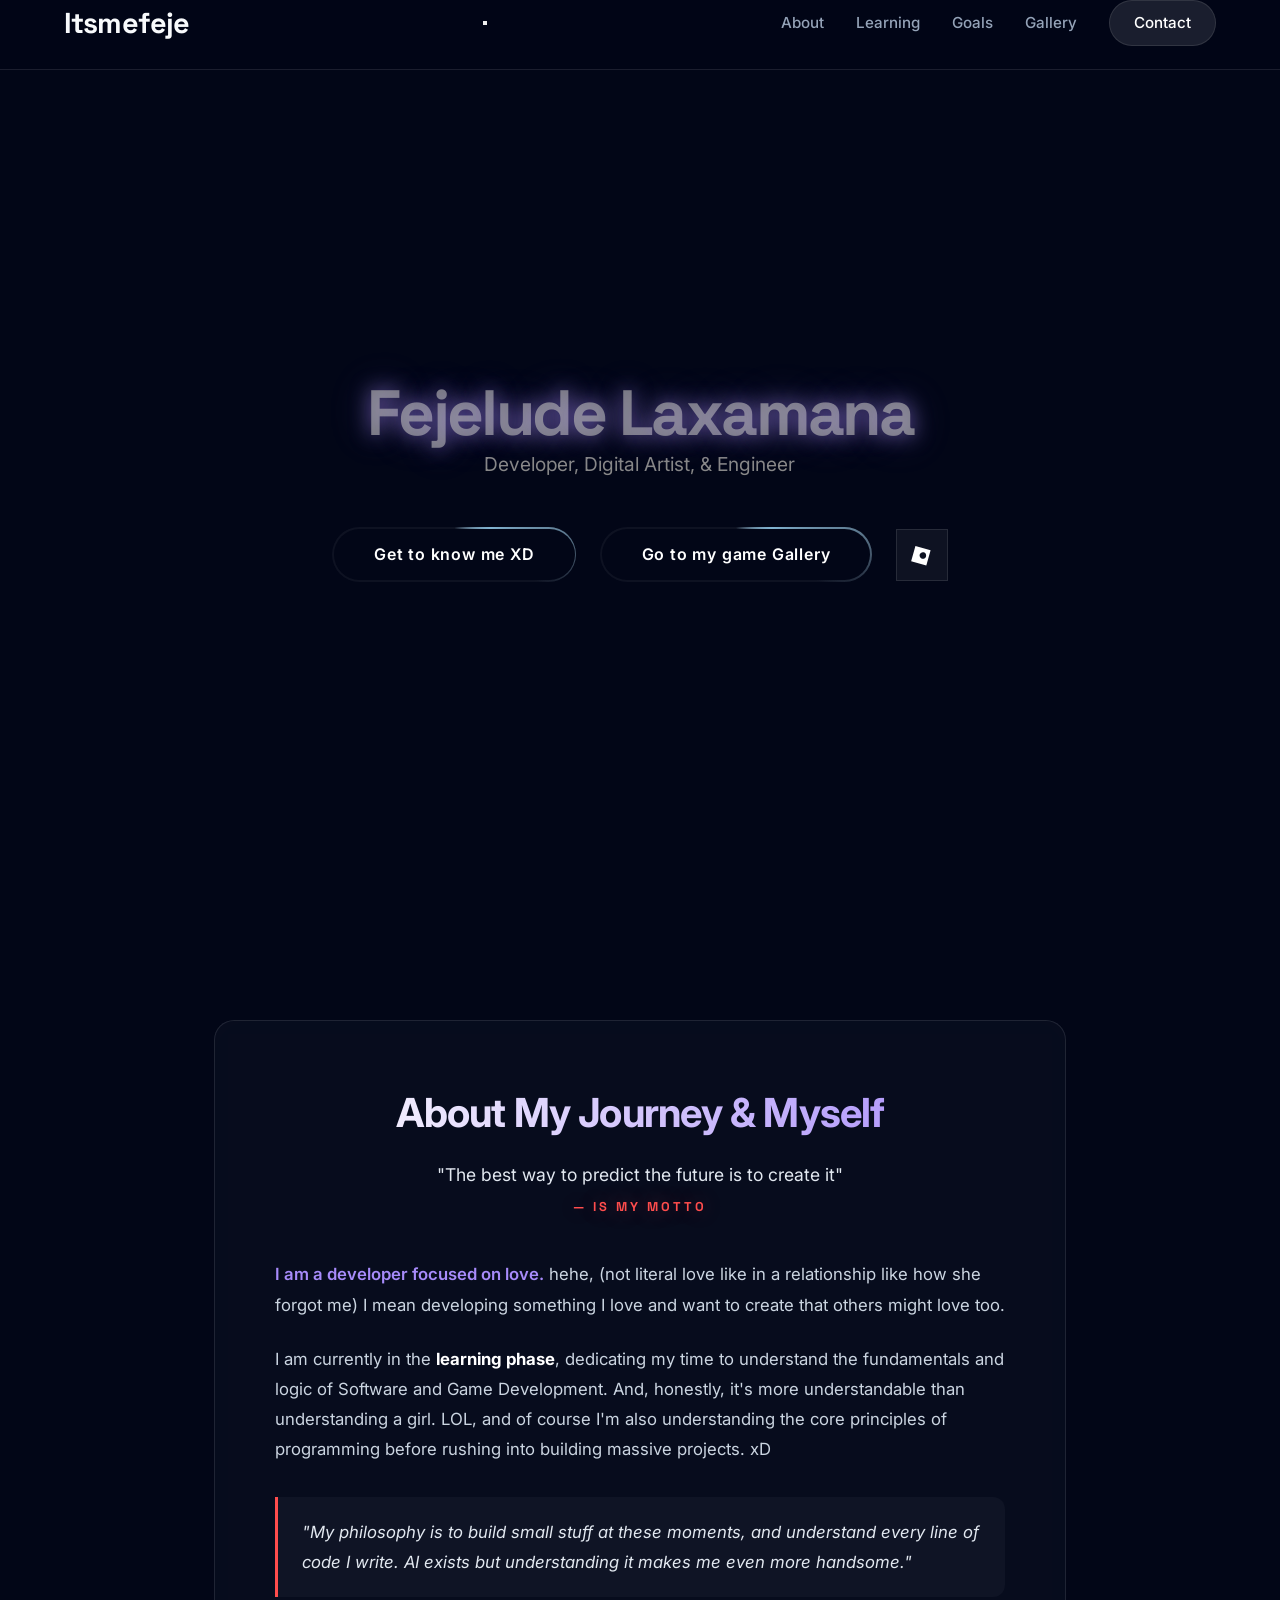
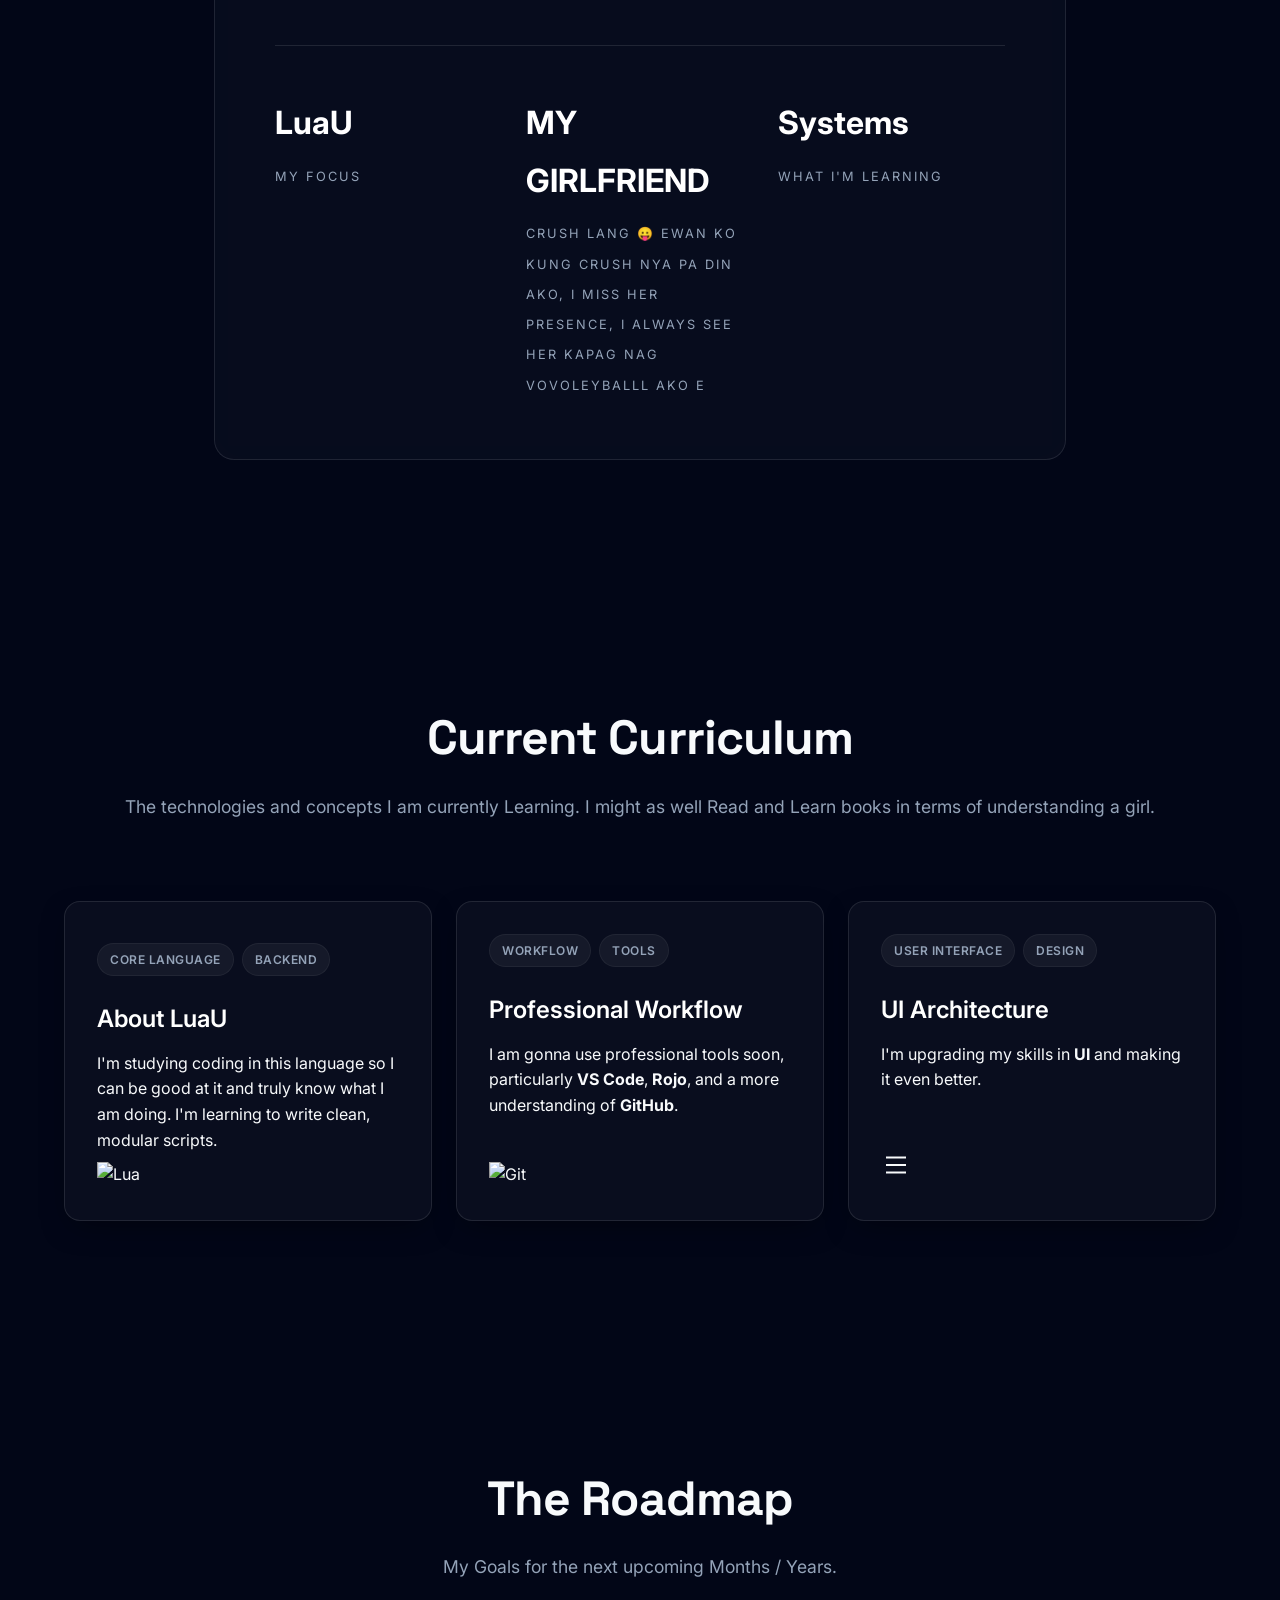
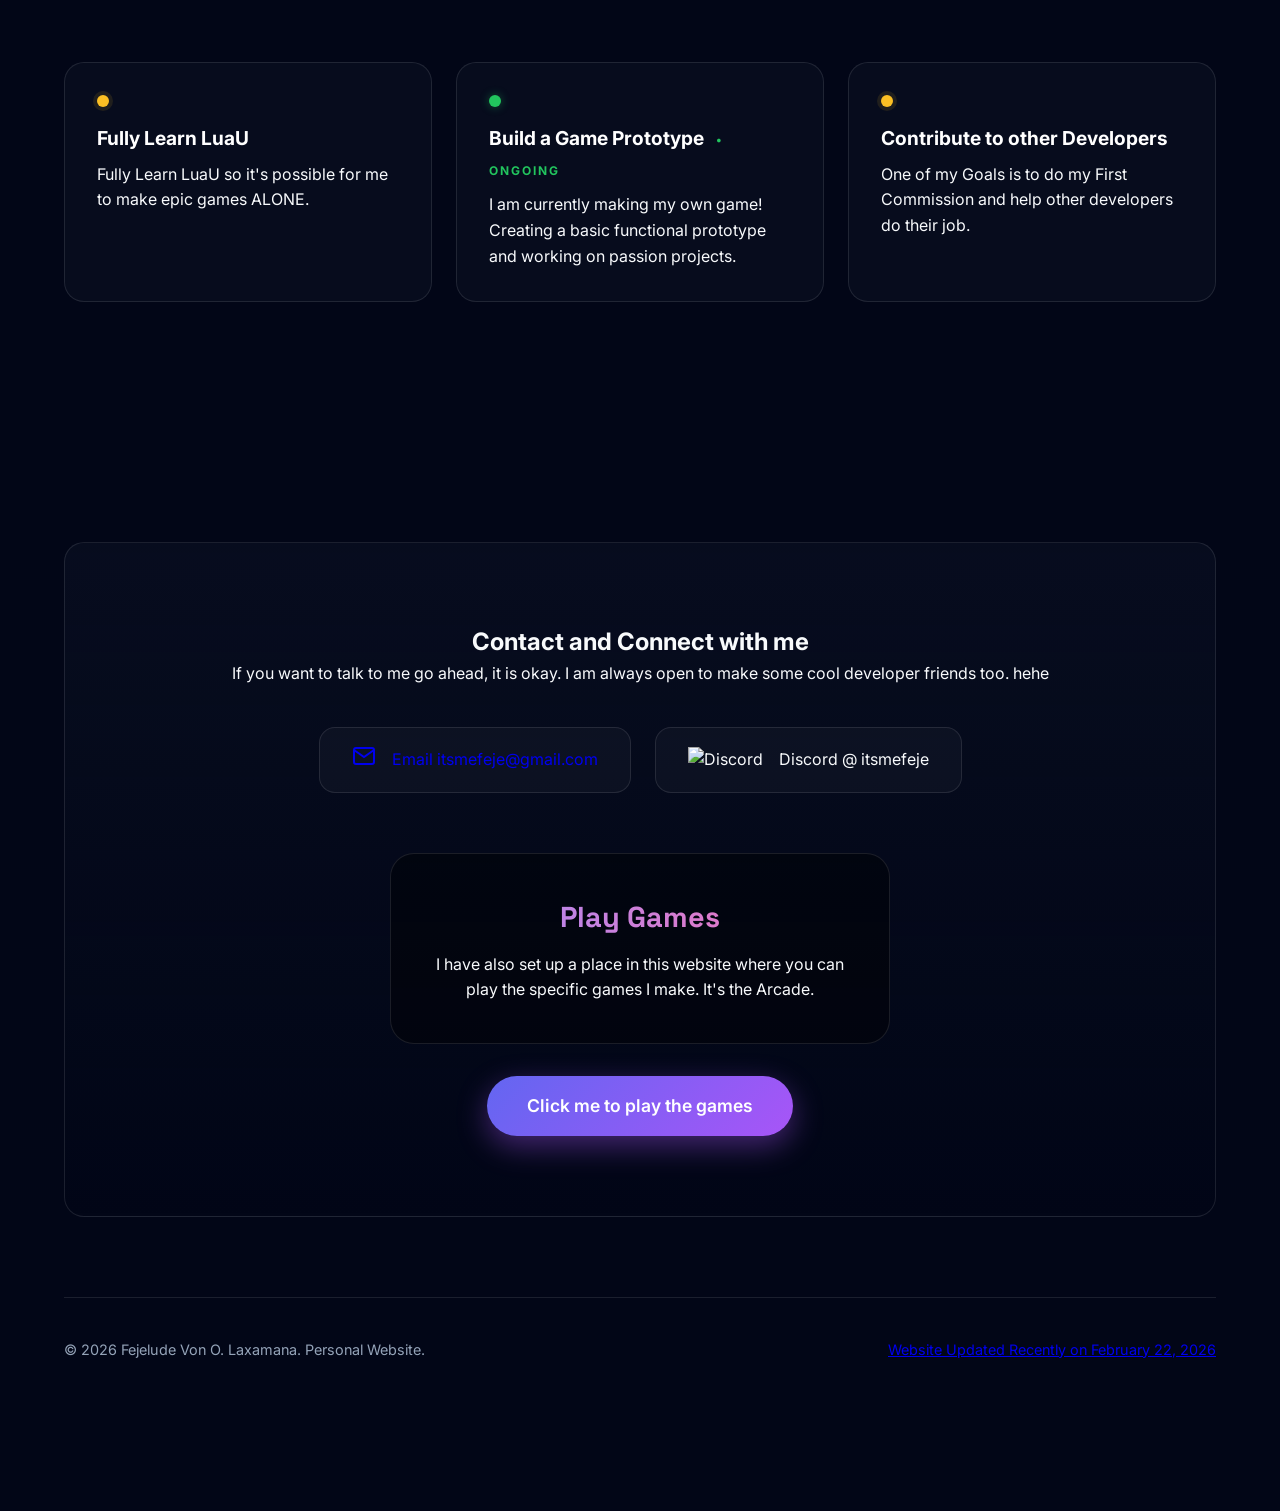
==== commit e9797383: "🎨 Palette: Enhance Navigation Accessibility and UX - Add "Skip to main content" link and main-conten" ====
--- a/index.html
+++ b/index.html
@@ -24,11 +24,11 @@
         </a>
       </div>
       
-      <button class="mobile-toggle" aria-label="Toggle Menu">
+      <button class="mobile-toggle" aria-label="Toggle Menu" aria-expanded="false" aria-controls="nav-links">
         <span></span><span></span><span></span>
       </button>
 
-      <nav class="nav-links">
+      <nav class="nav-links" id="nav-links">
         <a href="#about">About</a>
         <a href="#learning">Learning</a>
         <a href="#goals">Goals</a>
--- a/style.css
+++ b/style.css
@@ -157,8 +157,26 @@
 .nav-links a {
   text-decoration: none; color: var(--text-muted); font-size: 0.95rem; font-weight: 500;
   transition: color 0.2s;
-}
-.nav-links a:hover { color: white; }
+  position: relative;
+}
+.nav-links a:hover, .nav-links a.active { color: white; }
+
+.nav-links a.active::after {
+  content: '';
+  position: absolute;
+  bottom: -4px;
+  left: 0;
+  width: 100%;
+  height: 2px;
+  background: var(--primary);
+  border-radius: 2px;
+  animation: nav-reveal 0.3s ease-out forwards;
+}
+
+@keyframes nav-reveal {
+  from { transform: scaleX(0); opacity: 0; }
+  to { transform: scaleX(1); opacity: 1; }
+}
 
 .btn-primary {
   background: rgba(255,255,255,0.1);
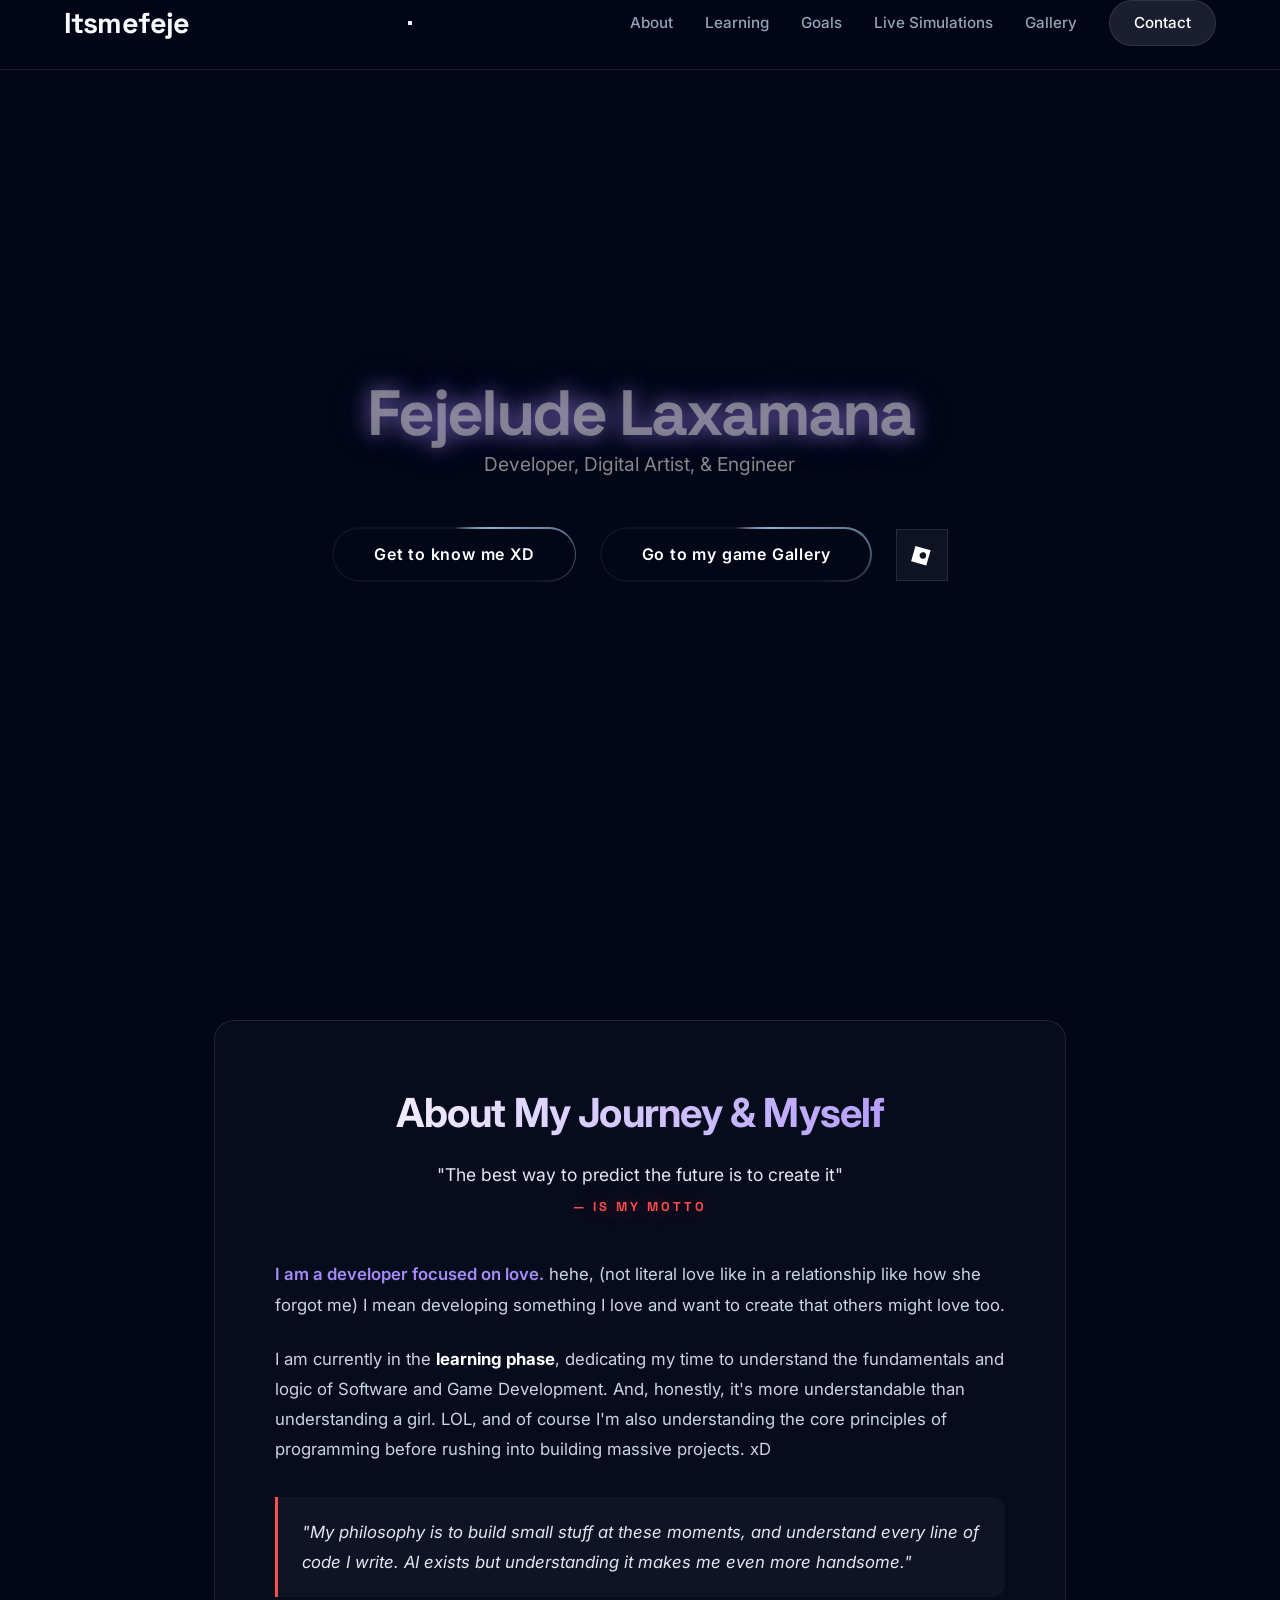
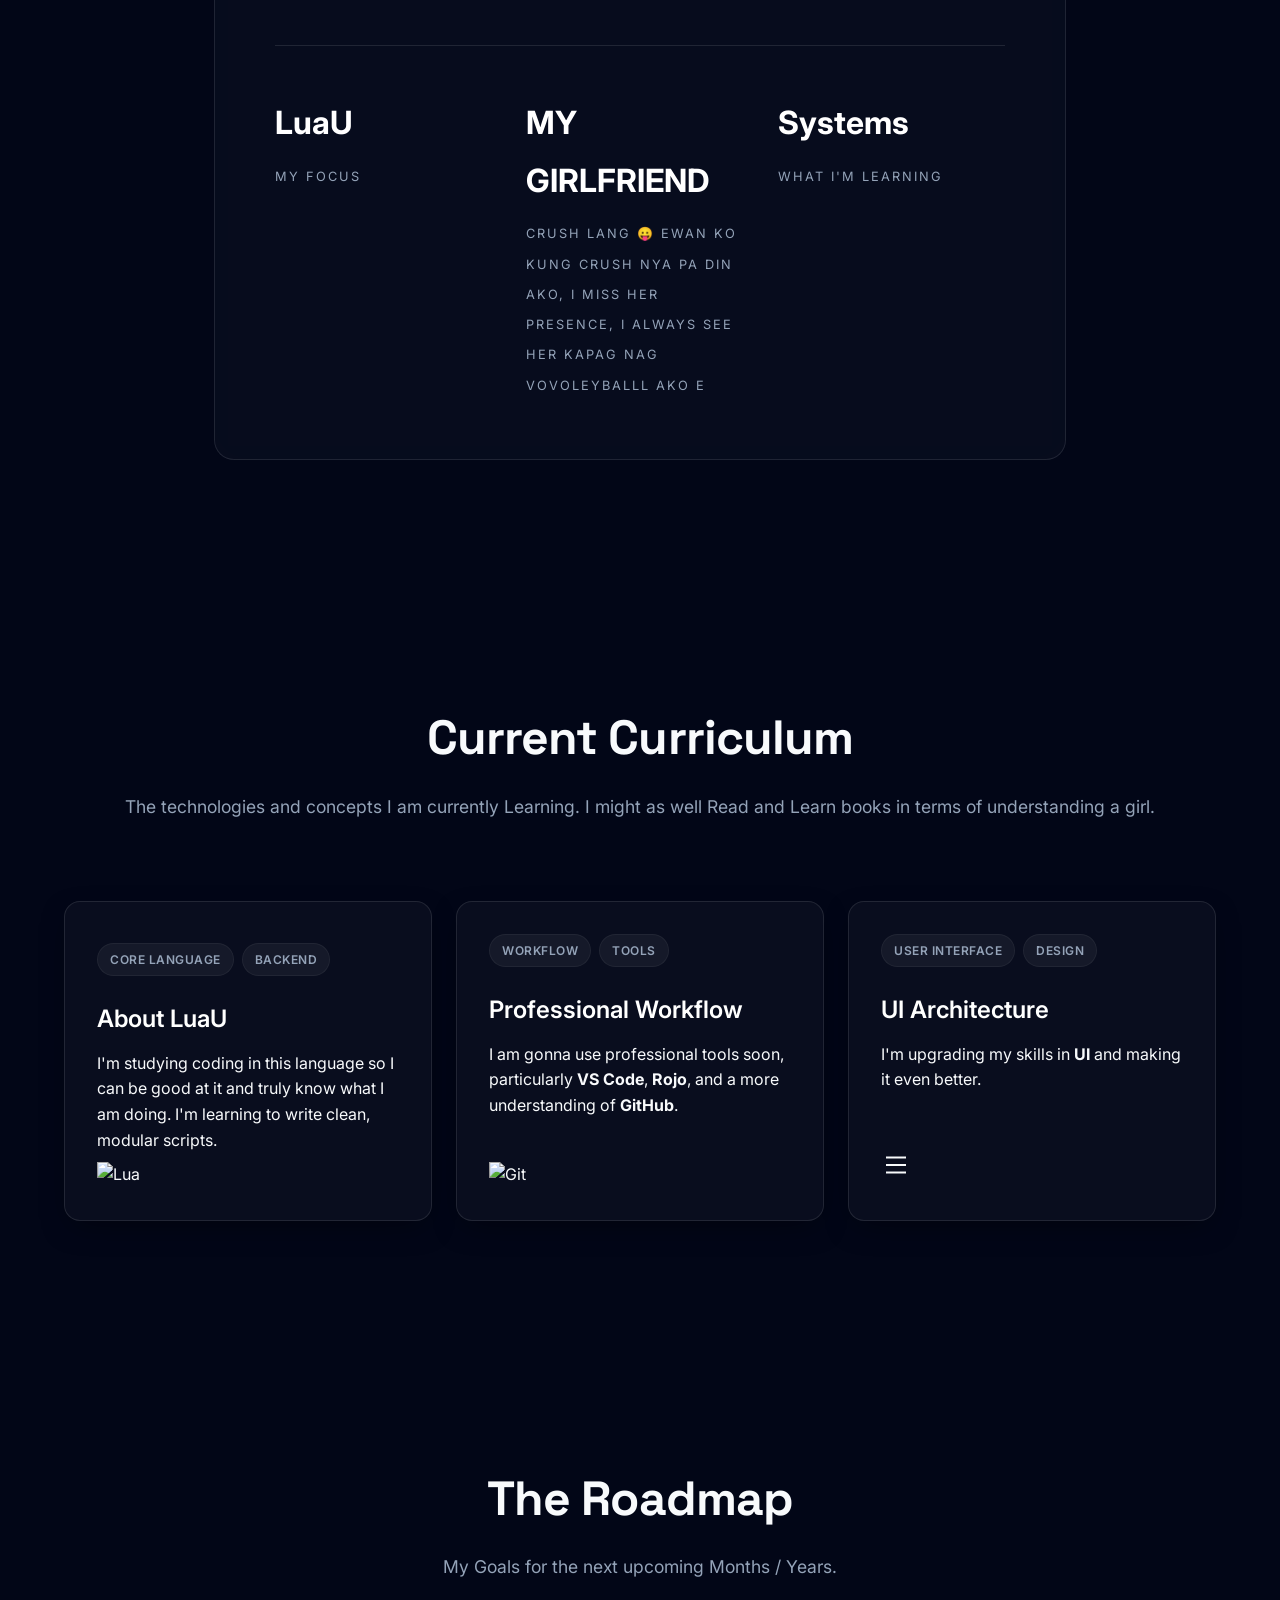
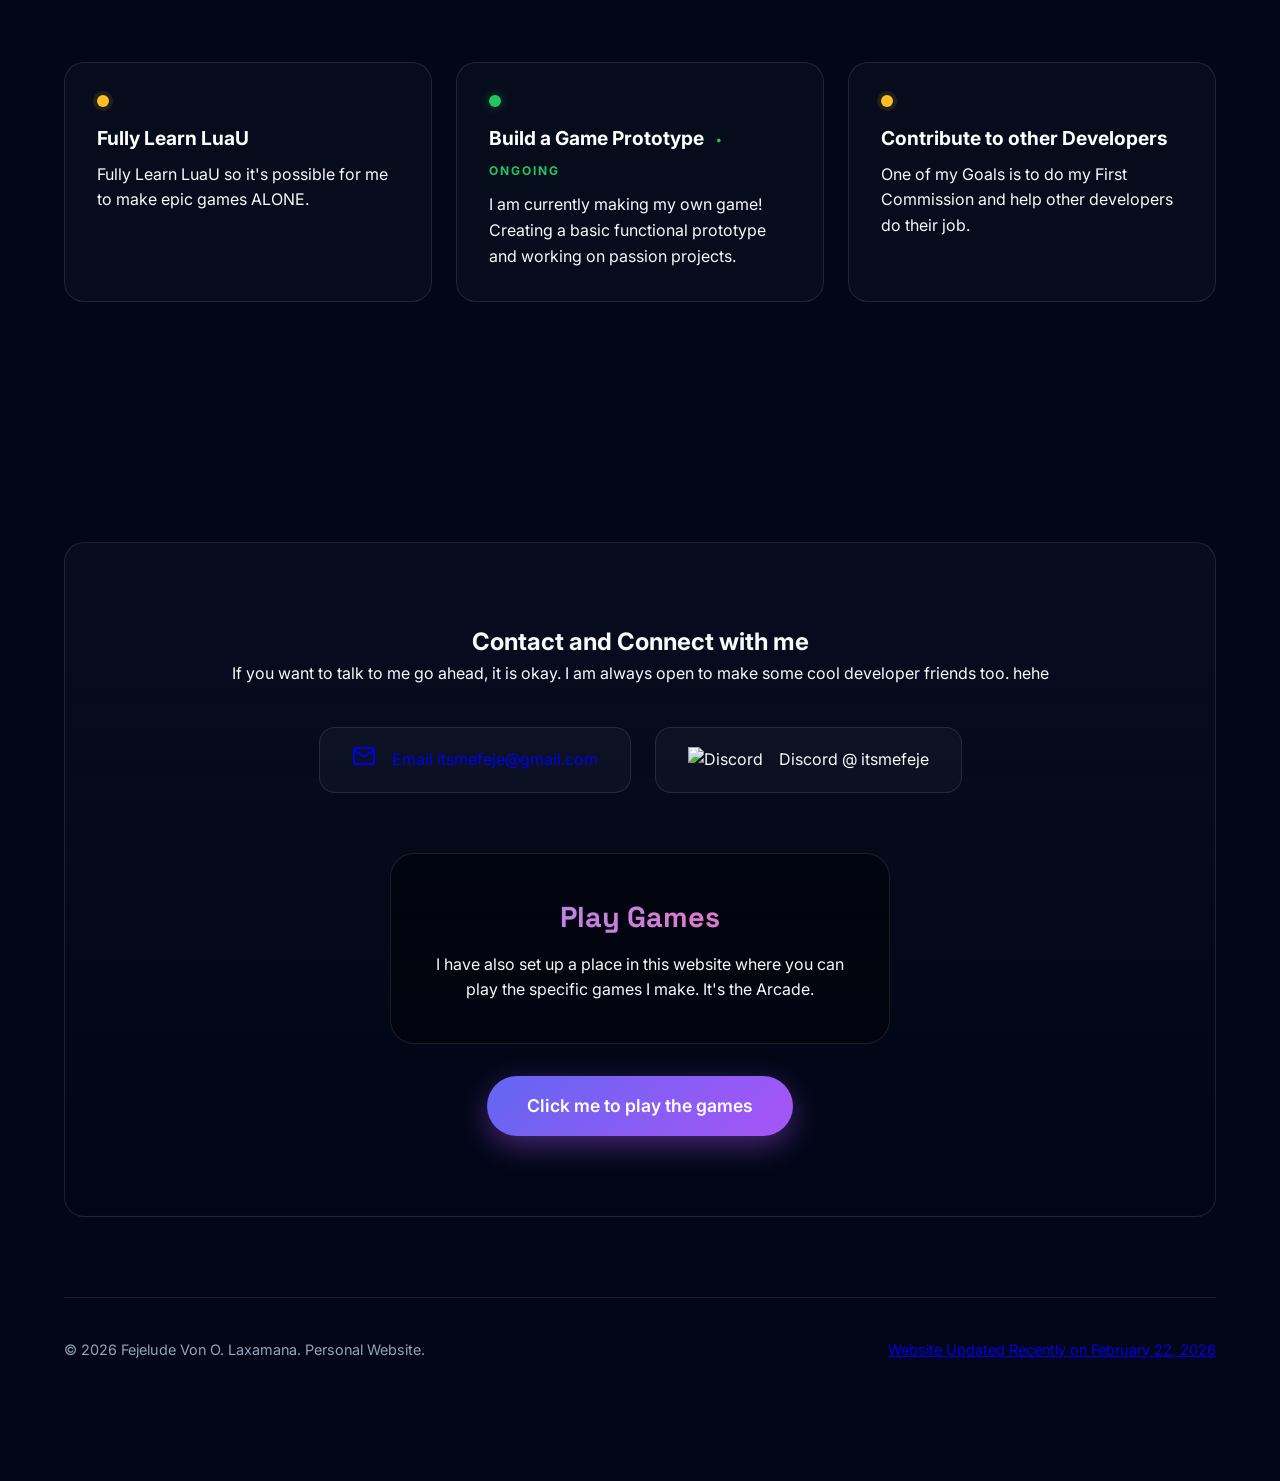
==== commit 0612db29: "Refactors the Arcade into a centralized simulation hub (SPA) with a new Flight Operations simulator " ====
--- a/index.html
+++ b/index.html
@@ -24,14 +24,22 @@
         </a>
       </div>
       
-      <button class="mobile-toggle" aria-label="Toggle Menu" aria-expanded="false" aria-controls="nav-links">
+      <button class="mobile-toggle" aria-label="Toggle Menu">
         <span></span><span></span><span></span>
       </button>
 
-      <nav class="nav-links" id="nav-links">
+      <nav class="nav-links">
         <a href="#about">About</a>
         <a href="#learning">Learning</a>
         <a href="#goals">Goals</a>
+        <div class="dropdown">
+          <a href="Arcade.html" style="cursor: pointer;">Live Simulations</a>
+          <div class="dropdown-content">
+            <a href="Arcade.html?sim=orbital">Orbital Earth</a>
+            <a href="Arcade.html?sim=flight">Flight Operations</a>
+            <a href="Arcade.html">Arcade Hub</a>
+          </div>
+        </div>
         <a href="Gallery.html">Gallery</a>
         <a href="#contact" class="btn-primary">Contact</a>
       </nav>
--- a/style.css
+++ b/style.css
@@ -157,26 +157,8 @@
 .nav-links a {
   text-decoration: none; color: var(--text-muted); font-size: 0.95rem; font-weight: 500;
   transition: color 0.2s;
-  position: relative;
-}
-.nav-links a:hover, .nav-links a.active { color: white; }
-
-.nav-links a.active::after {
-  content: '';
-  position: absolute;
-  bottom: -4px;
-  left: 0;
-  width: 100%;
-  height: 2px;
-  background: var(--primary);
-  border-radius: 2px;
-  animation: nav-reveal 0.3s ease-out forwards;
-}
-
-@keyframes nav-reveal {
-  from { transform: scaleX(0); opacity: 0; }
-  to { transform: scaleX(1); opacity: 1; }
-}
+}
+.nav-links a:hover { color: white; }
 
 .btn-primary {
   background: rgba(255,255,255,0.1);
@@ -934,4 +916,69 @@
   .lightbox-prev { left: 16px; }
   .lightbox-next { right: 16px; }
   .lightbox-close { top: 16px; right: 16px; }
-}+}
+
+/* Dropdown Navigation */
+.dropdown {
+  position: relative;
+  display: inline-block;
+}
+
+.dropdown-content {
+  display: none;
+  position: absolute;
+  top: 100%;
+  left: 50%;
+  transform: translateX(-50%);
+  background-color: rgba(2, 6, 23, 0.95);
+  min-width: 220px;
+  box-shadow: 0 8px 16px 0 rgba(0,0,0,0.2);
+  z-index: 1001;
+  border-radius: 12px;
+  border: 1px solid var(--border-light);
+  backdrop-filter: blur(16px);
+  padding: 8px 0;
+  margin-top: 10px;
+  opacity: 0;
+  transition: opacity 0.3s ease, transform 0.3s ease;
+}
+
+/* Arrow/Connector */
+.dropdown-content::before {
+  content: "";
+  position: absolute;
+  top: -6px;
+  left: 50%;
+  transform: translateX(-50%) rotate(45deg);
+  width: 12px;
+  height: 12px;
+  background-color: rgba(2, 6, 23, 0.95);
+  border-left: 1px solid var(--border-light);
+  border-top: 1px solid var(--border-light);
+}
+
+.dropdown:hover .dropdown-content {
+  display: block;
+  opacity: 1;
+  animation: fadeIn 0.3s forwards;
+}
+
+.dropdown-content a {
+  color: var(--text-muted);
+  padding: 12px 16px;
+  text-decoration: none;
+  display: block;
+  font-size: 0.9rem;
+  transition: all 0.2s;
+}
+
+.dropdown-content a:hover {
+  background-color: rgba(255, 255, 255, 0.05);
+  color: #fff;
+  padding-left: 20px; /* Slide effect */
+}
+
+@keyframes fadeIn {
+  from { opacity: 0; transform: translateX(-50%) translateY(10px); }
+  to { opacity: 1; transform: translateX(-50%) translateY(0); }
+}
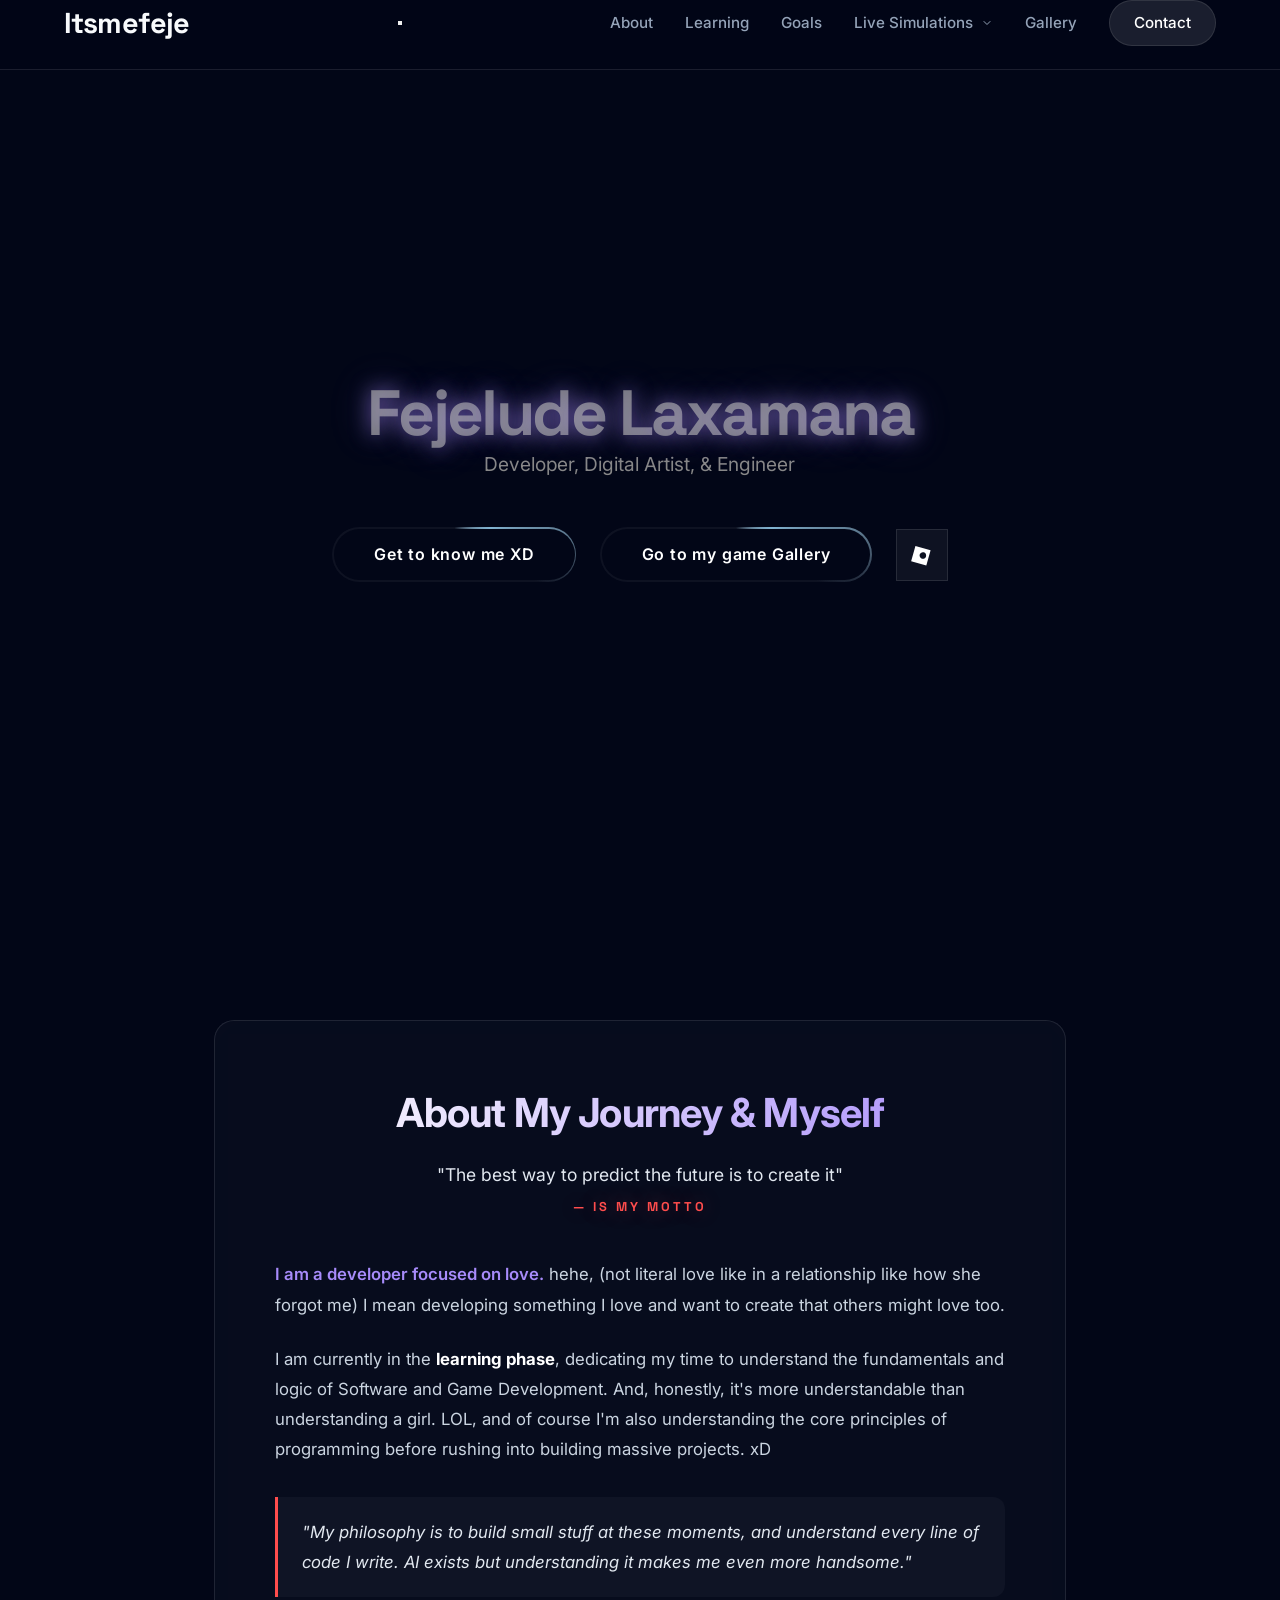
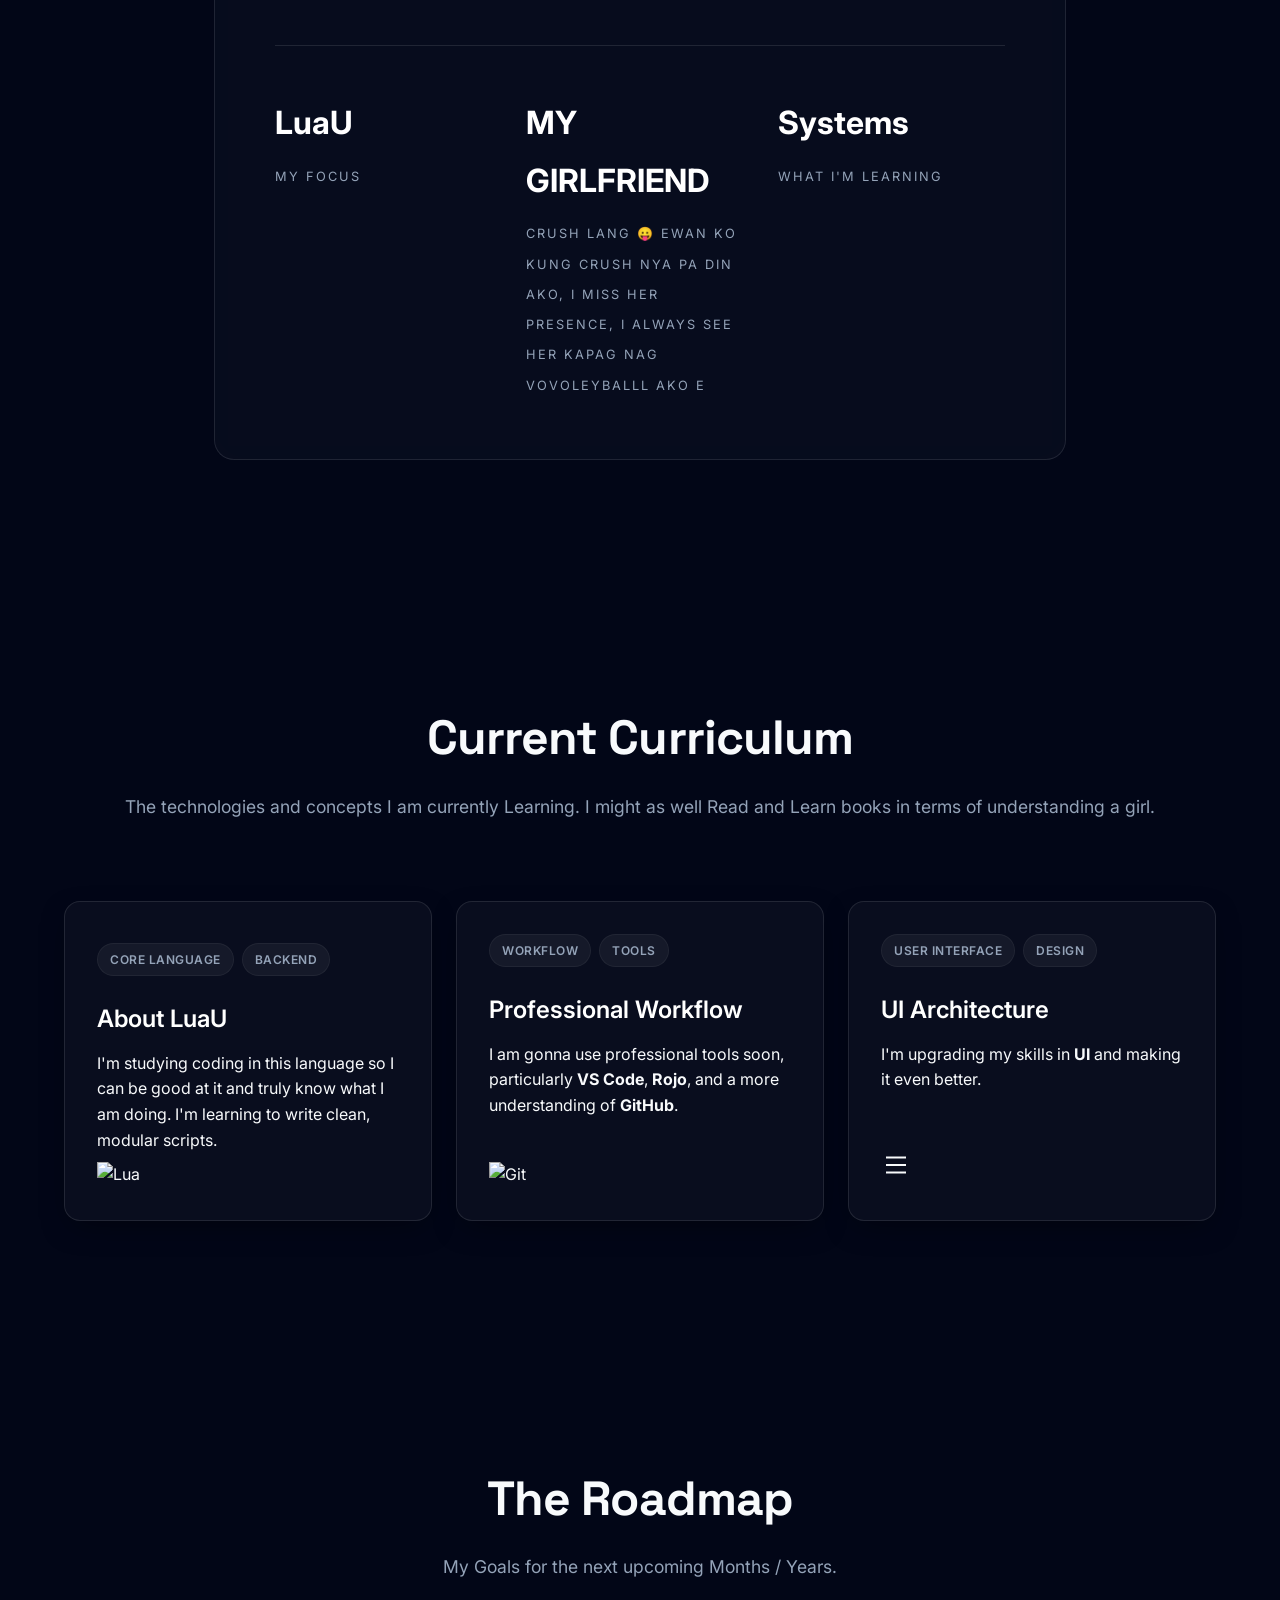
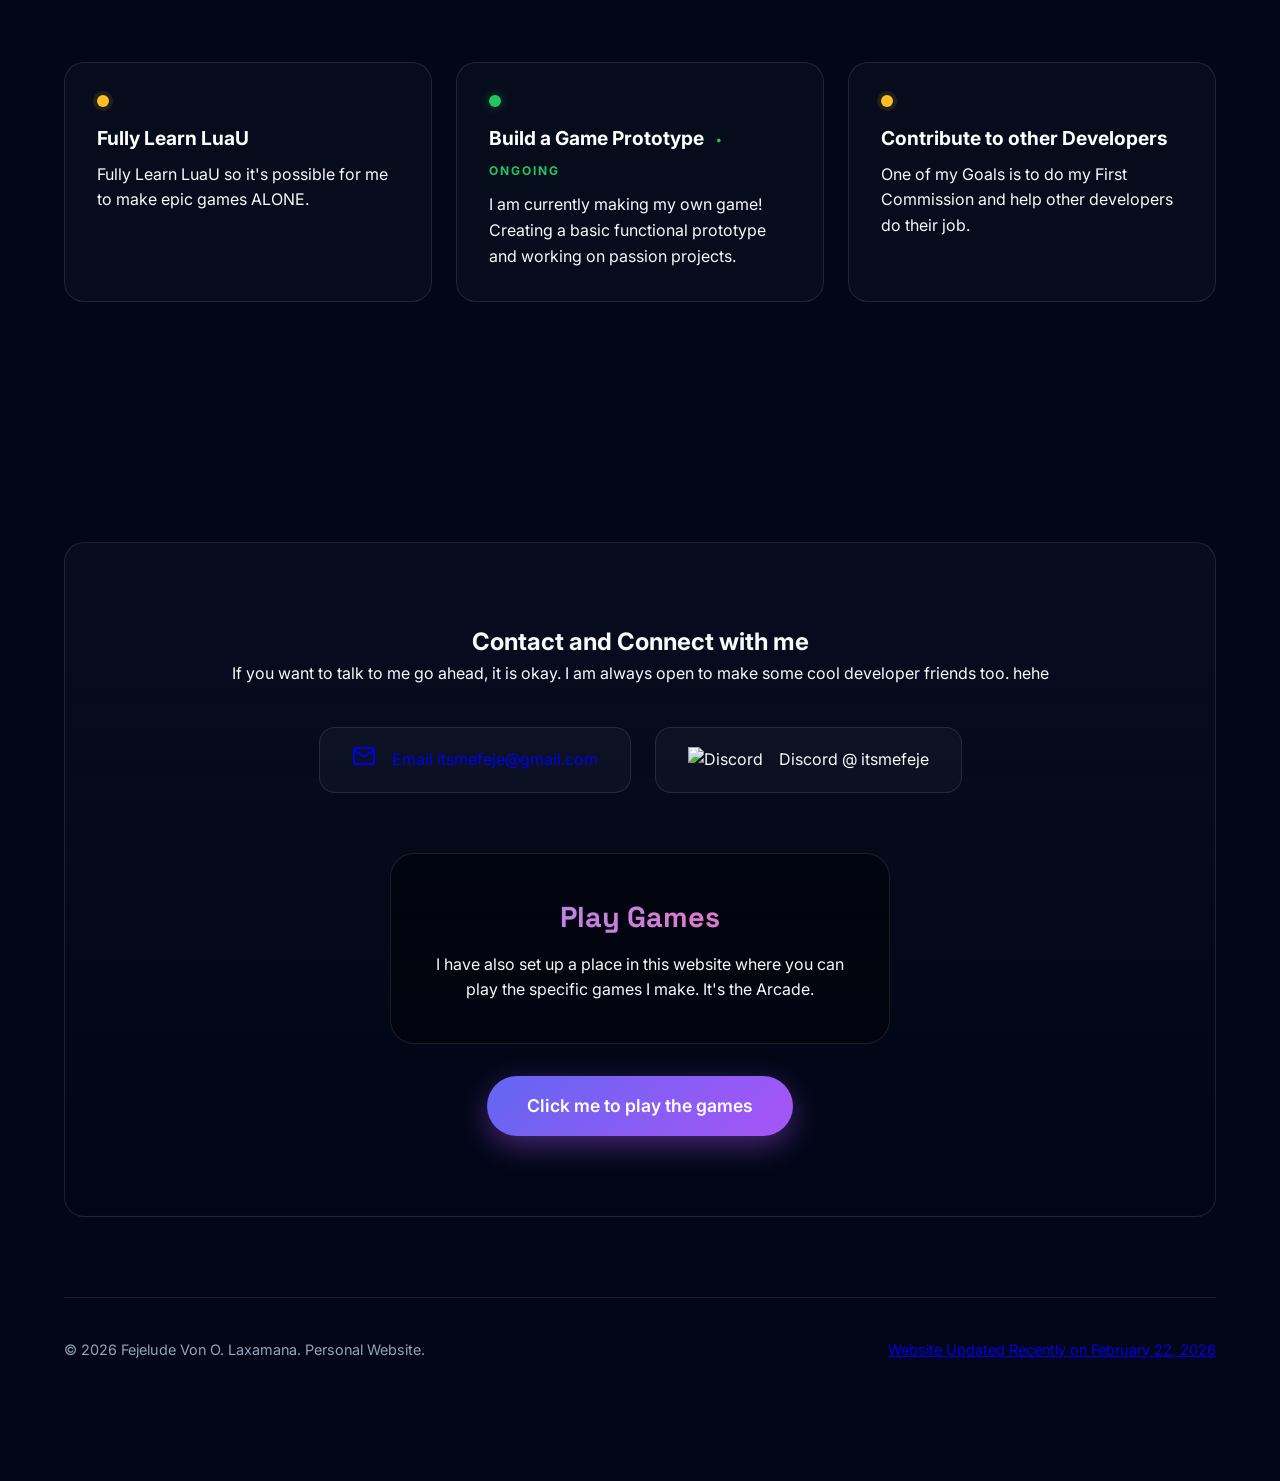
==== commit fbc1cede: "feat: improve navigation accessibility and gallery keyboard support - Added ARIA attributes (aria-ha" ====
--- a/index.html
+++ b/index.html
@@ -24,16 +24,19 @@
         </a>
       </div>
       
-      <button class="mobile-toggle" aria-label="Toggle Menu">
+      <button class="mobile-toggle" aria-label="Toggle Menu" aria-controls="nav-links">
         <span></span><span></span><span></span>
       </button>
 
-      <nav class="nav-links">
+      <nav class="nav-links" id="nav-links">
         <a href="#about">About</a>
         <a href="#learning">Learning</a>
         <a href="#goals">Goals</a>
         <div class="dropdown">
-          <a href="Arcade.html" style="cursor: pointer;">Live Simulations</a>
+          <a href="Arcade.html" class="dropdown-trigger" style="cursor: pointer;" aria-haspopup="true" aria-expanded="false">
+            Live Simulations
+            <svg class="chevron" width="12" height="12" viewBox="0 0 24 24" fill="none" stroke="currentColor" stroke-width="2" stroke-linecap="round" stroke-linejoin="round" aria-hidden="true"><polyline points="6 9 12 15 18 9"></polyline></svg>
+          </a>
           <div class="dropdown-content">
             <a href="Arcade.html?sim=orbital">Orbital Earth</a>
             <a href="Arcade.html?sim=flight">Flight Operations</a>
--- a/style.css
+++ b/style.css
@@ -957,10 +957,26 @@
   border-top: 1px solid var(--border-light);
 }
 
-.dropdown:hover .dropdown-content {
+.dropdown:hover .dropdown-content,
+.dropdown:focus-within .dropdown-content {
   display: block;
   opacity: 1;
   animation: fadeIn 0.3s forwards;
+}
+
+.dropdown-trigger {
+  display: flex;
+  align-items: center;
+  gap: 8px;
+}
+
+.chevron {
+  transition: transform 0.3s cubic-bezier(0.16, 1, 0.3, 1);
+}
+
+.dropdown:hover .chevron,
+.dropdown:focus-within .chevron {
+  transform: rotate(180deg);
 }
 
 .dropdown-content a {
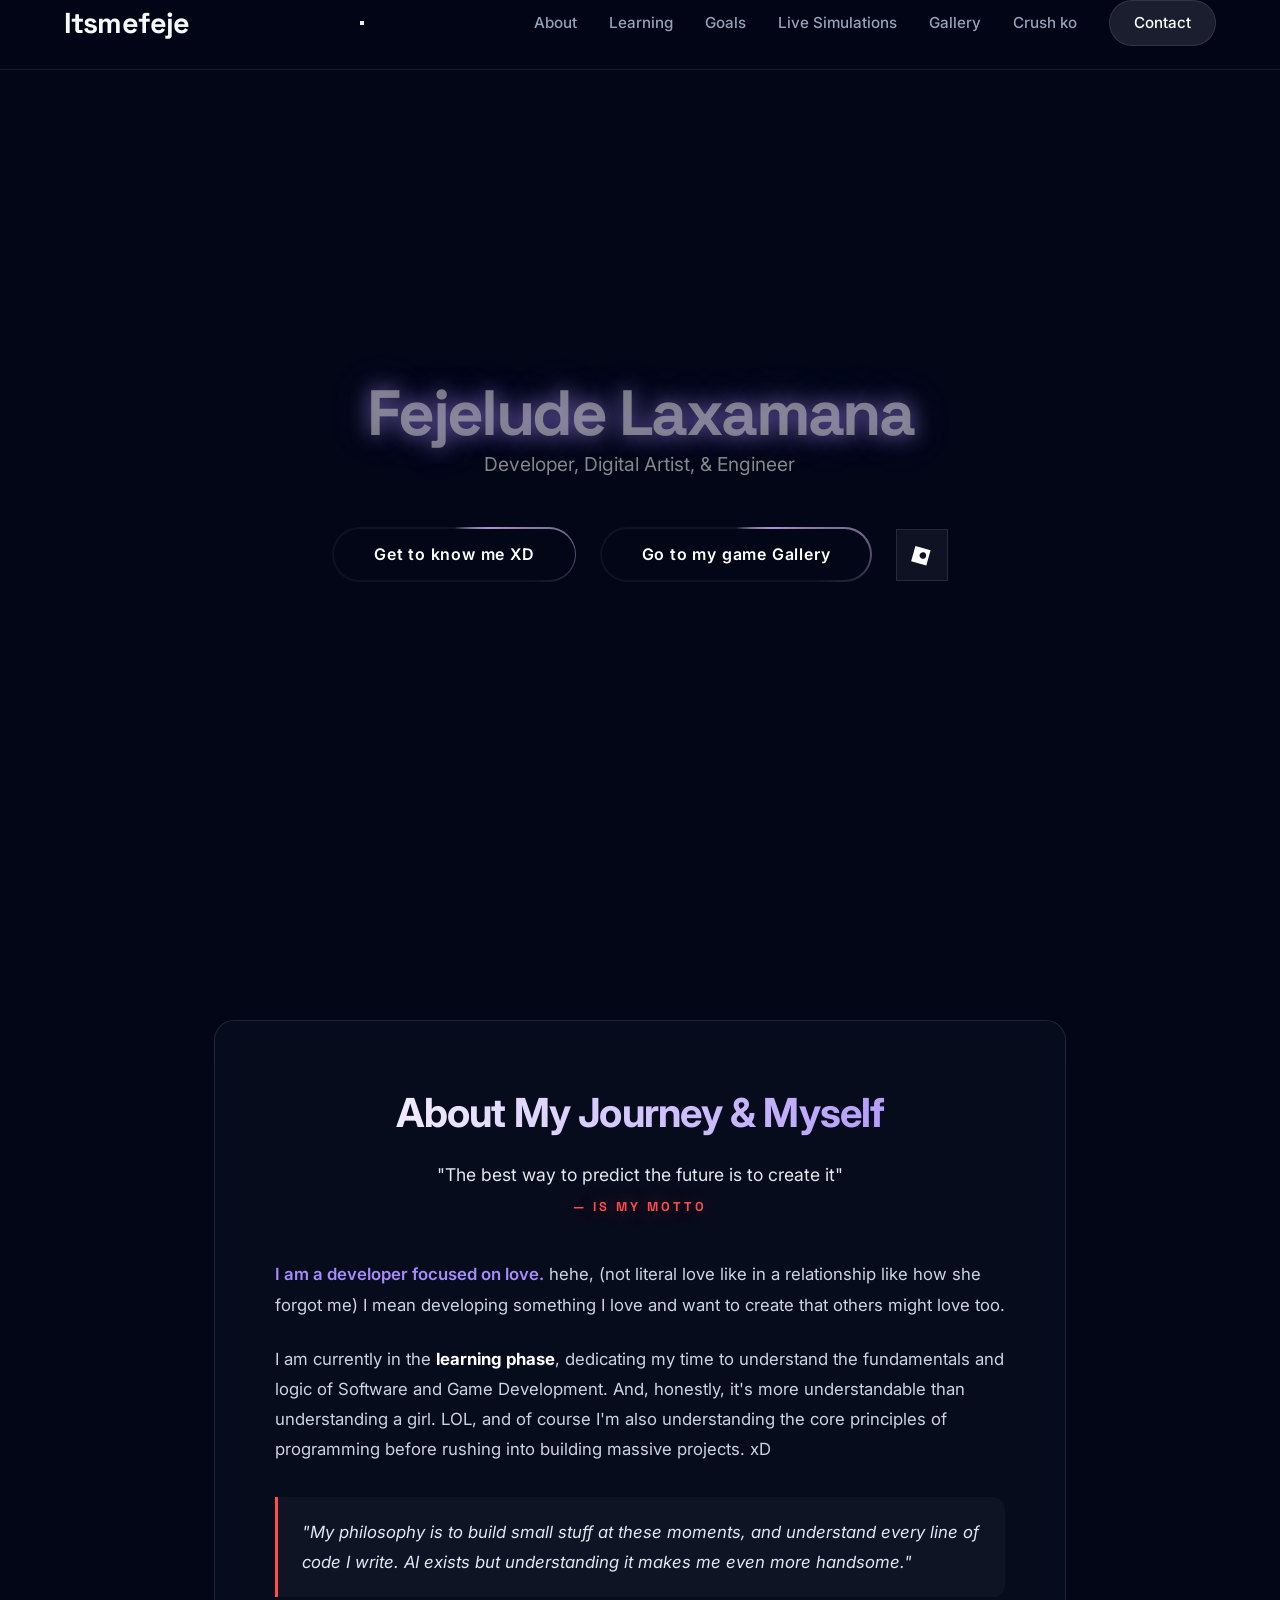
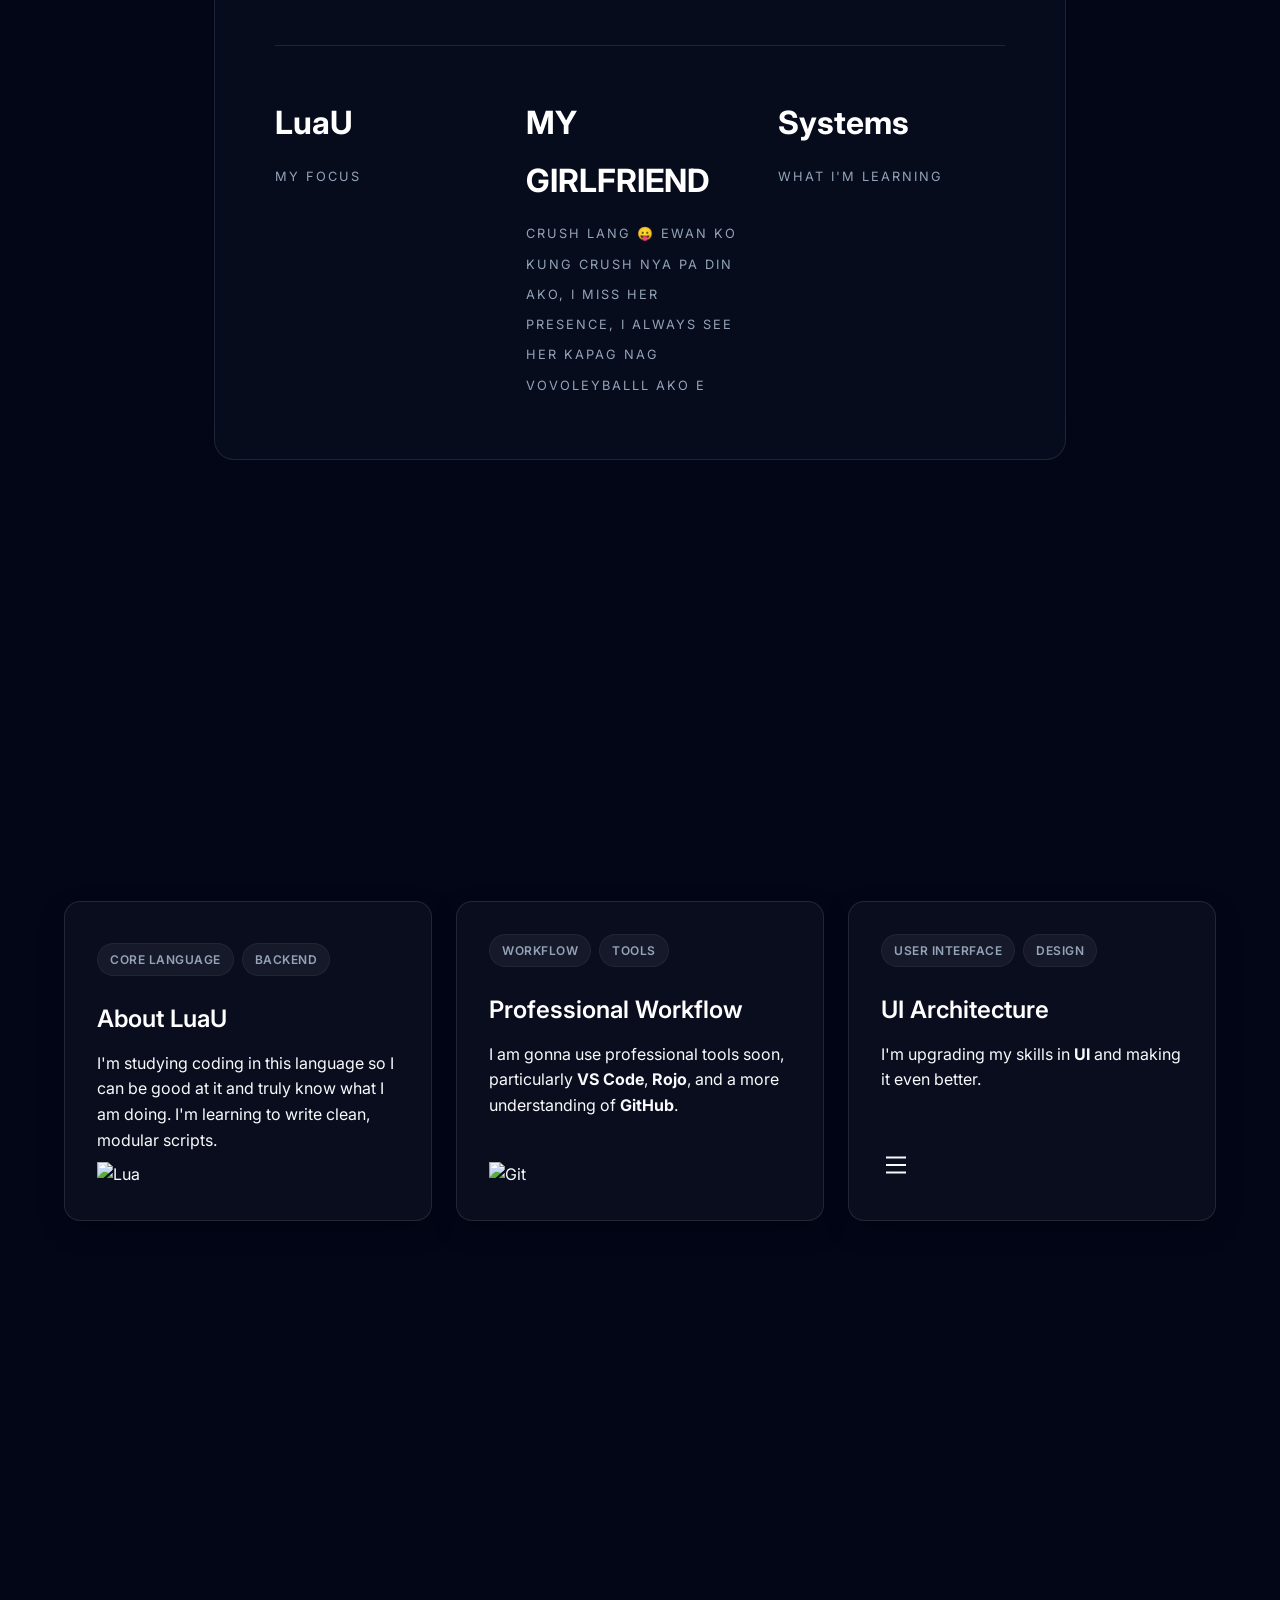
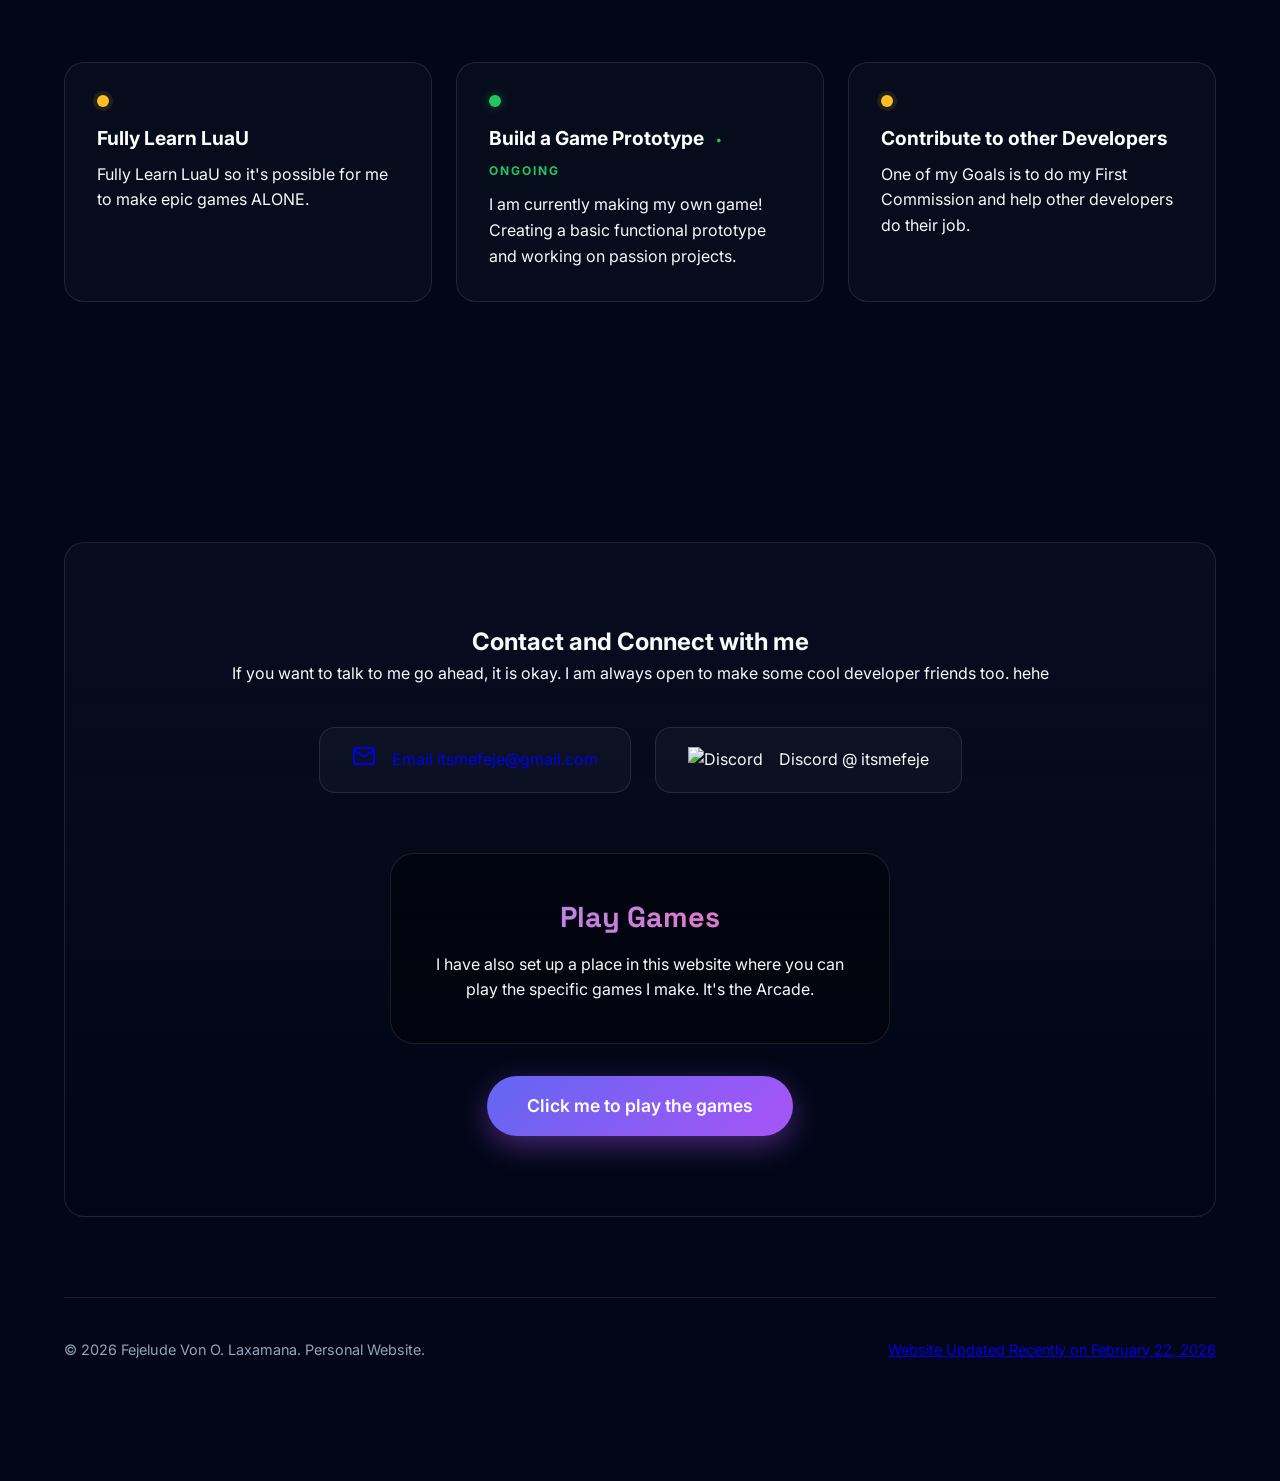
==== commit cfbab075: "feat: integrate secure password-protected crush gallery - Adds global navigation link "Crush ko" to " ====
--- a/index.html
+++ b/index.html
@@ -24,19 +24,16 @@
         </a>
       </div>
       
-      <button class="mobile-toggle" aria-label="Toggle Menu" aria-controls="nav-links">
+      <button class="mobile-toggle" aria-label="Toggle Menu">
         <span></span><span></span><span></span>
       </button>
 
-      <nav class="nav-links" id="nav-links">
+      <nav class="nav-links">
         <a href="#about">About</a>
         <a href="#learning">Learning</a>
         <a href="#goals">Goals</a>
         <div class="dropdown">
-          <a href="Arcade.html" class="dropdown-trigger" style="cursor: pointer;" aria-haspopup="true" aria-expanded="false">
-            Live Simulations
-            <svg class="chevron" width="12" height="12" viewBox="0 0 24 24" fill="none" stroke="currentColor" stroke-width="2" stroke-linecap="round" stroke-linejoin="round" aria-hidden="true"><polyline points="6 9 12 15 18 9"></polyline></svg>
-          </a>
+          <a href="Arcade.html" style="cursor: pointer;">Live Simulations</a>
           <div class="dropdown-content">
             <a href="Arcade.html?sim=orbital">Orbital Earth</a>
             <a href="Arcade.html?sim=flight">Flight Operations</a>
@@ -44,6 +41,7 @@
           </div>
         </div>
         <a href="Gallery.html">Gallery</a>
+        <a href="crush.html">Crush ko</a>
         <a href="#contact" class="btn-primary">Contact</a>
       </nav>
     </div>
--- a/style.css
+++ b/style.css
@@ -517,6 +517,8 @@
     top: var(--nav-height); 
     left: 0; right: 0;
     height: auto;
+    max-height: calc(100dvh - var(--nav-height));
+    overflow-y: auto;
     background: #020617;
     flex-direction: column; 
     padding: 40px 24px; 
@@ -590,8 +592,8 @@
 
 .game-btn {
   appearance: none;
-  border: 1px solid rgba(34, 211, 238, 0.45);
-  background: linear-gradient(135deg, #0891b2, #1d4ed8);
+  border: 1px solid rgba(168, 85, 247, 0.45);
+  background: linear-gradient(135deg, #9333ea, #7e22ce);
   color: #f8fafc;
   border-radius: 10px;
   padding: 8px 14px;
@@ -608,7 +610,7 @@
 .game-btn:hover {
   filter: brightness(1.1);
   transform: translateY(-1px);
-  box-shadow: 0 8px 16px rgba(8, 145, 178, 0.25);
+  box-shadow: 0 8px 16px rgba(147, 51, 234, 0.25);
 }
 .game-btn:focus-visible {
   outline: 2px solid rgba(125, 211, 252, 0.8);
@@ -688,7 +690,7 @@
   background: conic-gradient(transparent, rgba(255, 255, 255, 0.6), transparent 30%);
 }
 .star-border-glow.star-2 {
-  background: conic-gradient(transparent, rgba(100, 200, 255, 0.5), transparent 30%);
+  background: conic-gradient(transparent, rgba(192, 132, 252, 0.5), transparent 30%);
   animation-delay: -2s;
 }
 .star-border-inner {
@@ -763,6 +765,10 @@
   background: rgba(255, 255, 255, 0.05);
   border: 1px solid rgba(255, 255, 255, 0.1);
   aspect-ratio: 16 / 9;
+
+  /* Initial state for ScrollTrigger reveal */
+  opacity: 0;
+  visibility: hidden;
 }
 
 .gallery-item:hover {
@@ -799,11 +805,33 @@
   width: 100%;
   height: 100%;
   object-fit: cover;
-  transition: transform 0.5s ease;
+  transition: transform 0.7s cubic-bezier(0.25, 1, 0.5, 1);
 }
 
 .gallery-item:hover .gallery-img {
-  transform: scale(1.05);
+  transform: scale(1.08);
+}
+
+/* --- TEXT HIGHLIGHTS & REVEALS --- */
+.section-header.reveal {
+  opacity: 0;
+  visibility: hidden;
+}
+
+.highlight-name {
+  color: #22d3ee; /* Vibrant Cyan */
+  font-weight: 600;
+  text-shadow: 0 0 8px rgba(34, 211, 238, 0.4);
+}
+
+.highlight-game {
+  color: #fbbf24; /* Warm Gold */
+  font-weight: 600;
+}
+
+.highlight-date {
+  color: #93c5fd; /* Soft Light Blue */
+  font-style: italic;
 }
 
 /* Lightbox */
@@ -820,13 +848,19 @@
   justify-content: center;
   align-items: center;
   opacity: 0;
+  visibility: hidden;
+  transform: scale(0.8);
+  transform-origin: center;
   pointer-events: none;
-  transition: opacity 0.3s ease;
+  transition: none;
 }
 
 .lightbox.active {
   opacity: 1;
+  visibility: visible;
+  transform: scale(1);
   pointer-events: auto;
+  transition: opacity 0.3s ease, transform 0.3s cubic-bezier(0.34, 1.56, 0.64, 1);
 }
 
 .lightbox-content-wrapper {
@@ -958,25 +992,10 @@
 }
 
 .dropdown:hover .dropdown-content,
-.dropdown:focus-within .dropdown-content {
+.dropdown.touch-active .dropdown-content {
   display: block;
   opacity: 1;
   animation: fadeIn 0.3s forwards;
-}
-
-.dropdown-trigger {
-  display: flex;
-  align-items: center;
-  gap: 8px;
-}
-
-.chevron {
-  transition: transform 0.3s cubic-bezier(0.16, 1, 0.3, 1);
-}
-
-.dropdown:hover .chevron,
-.dropdown:focus-within .chevron {
-  transform: rotate(180deg);
 }
 
 .dropdown-content a {
@@ -998,3 +1017,9 @@
   from { opacity: 0; transform: translateX(-50%) translateY(10px); }
   to { opacity: 1; transform: translateX(-50%) translateY(0); }
 }
+
+.method-card.copied {
+  border-color: #4ade80;
+  transform: scale(1.05);
+  background: rgba(74, 222, 128, 0.1);
+}
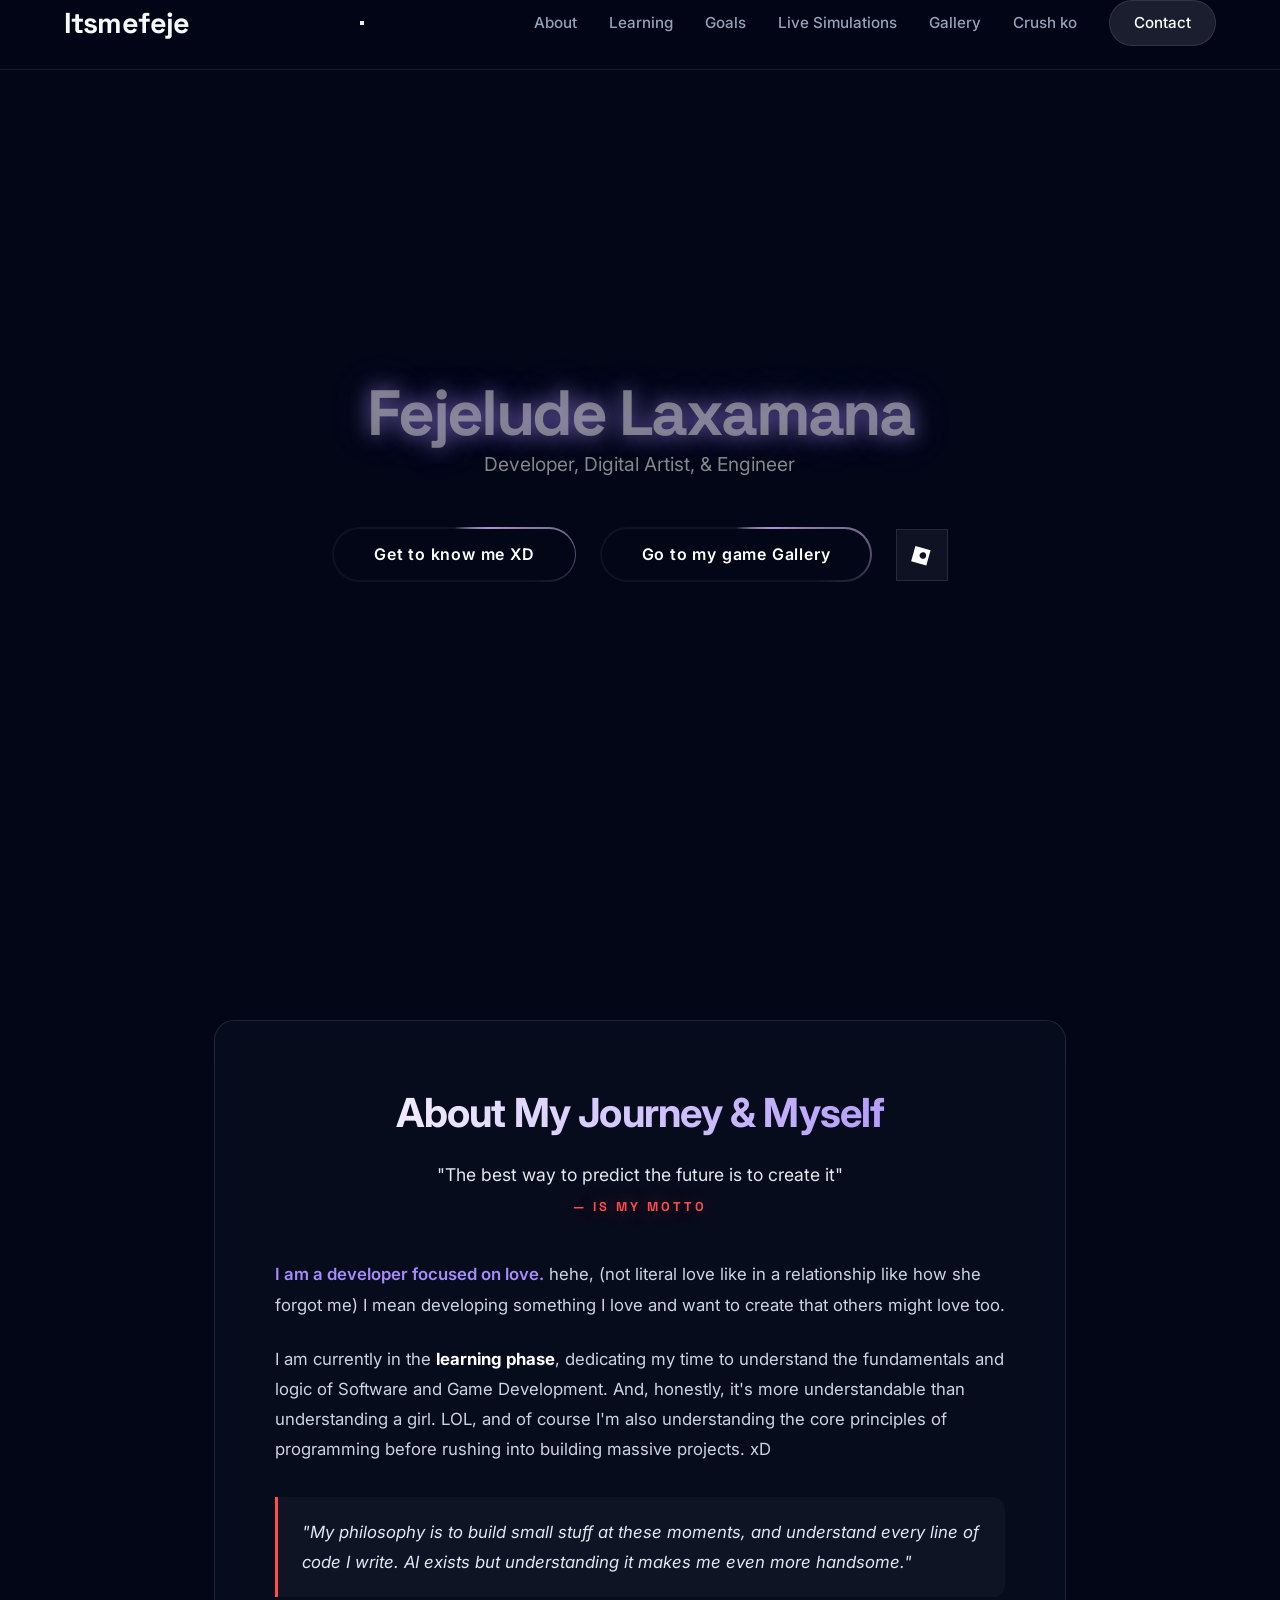
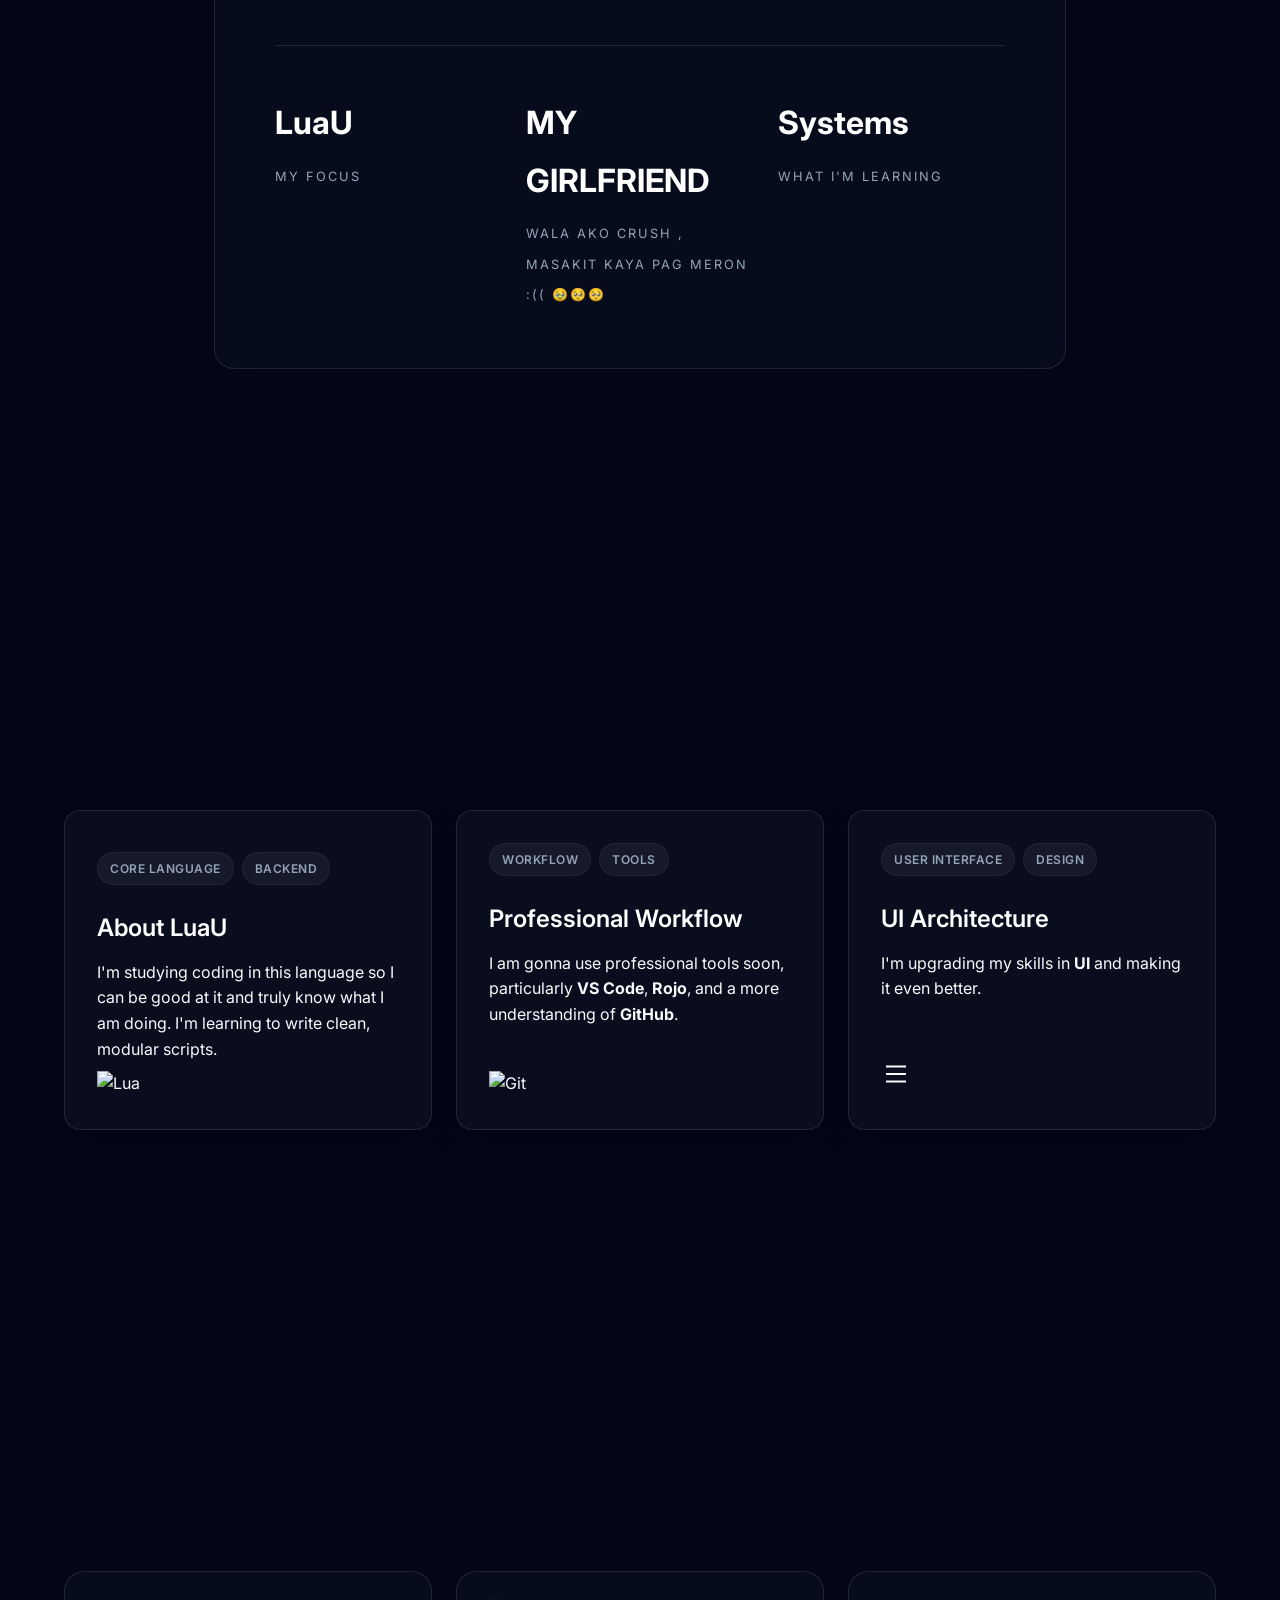
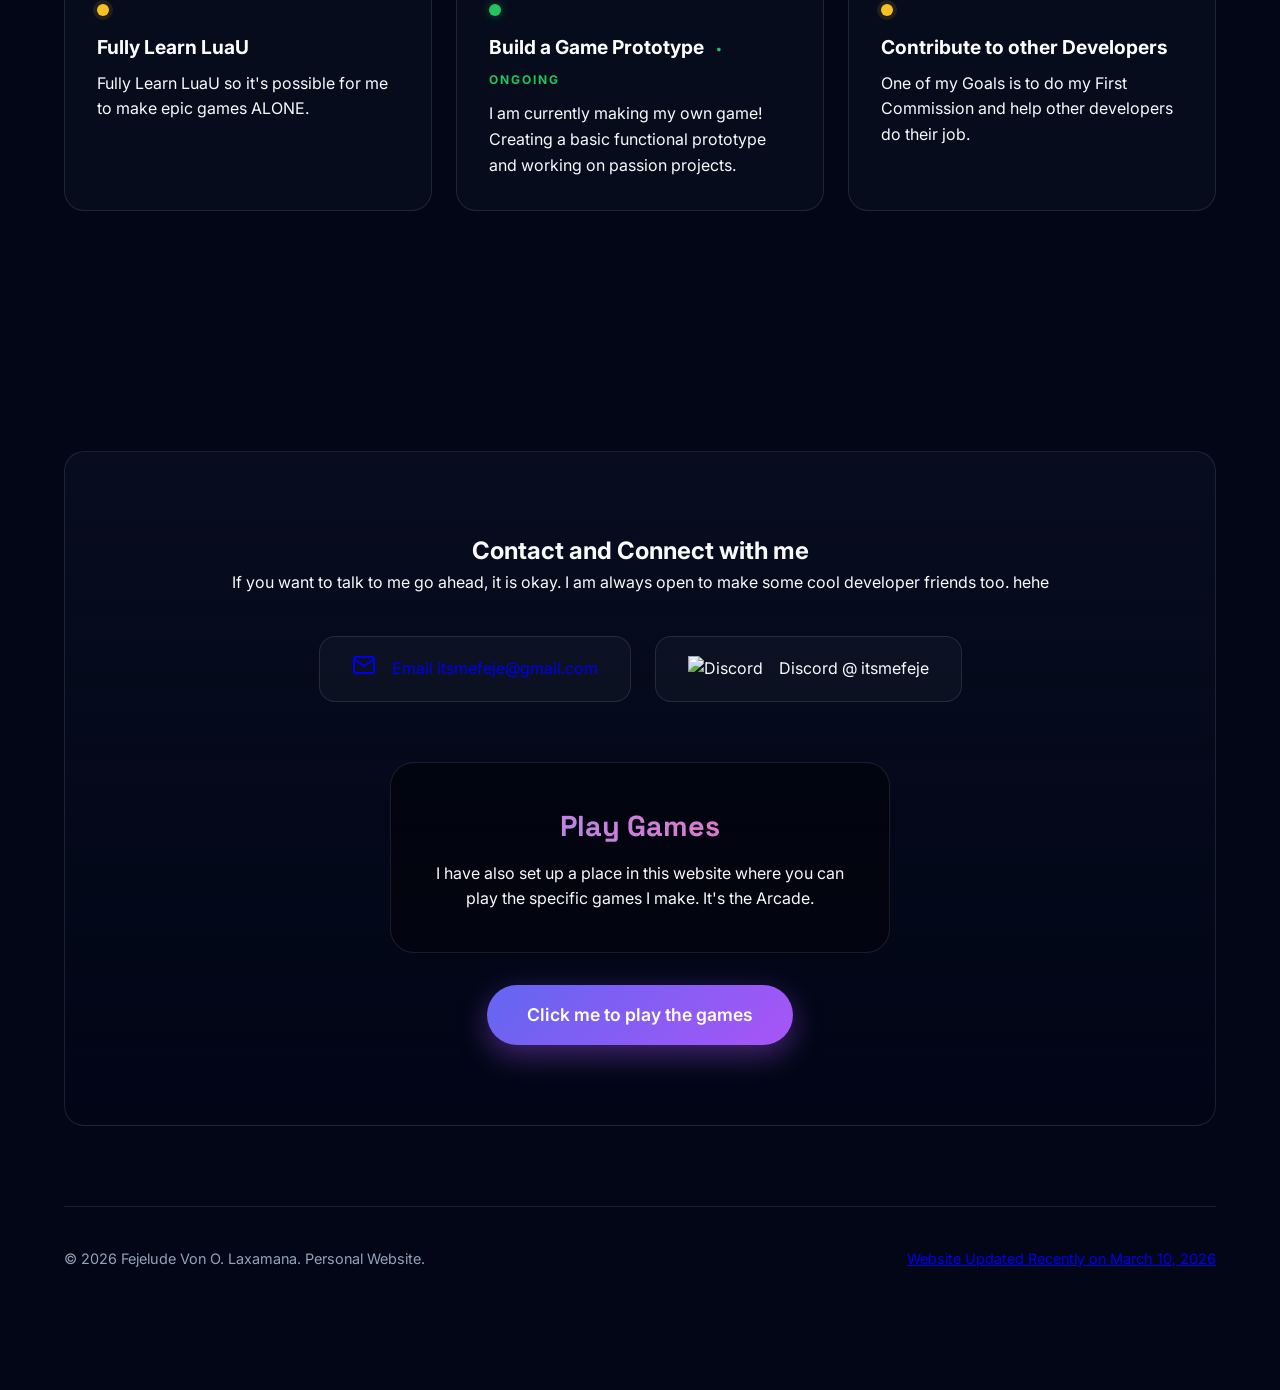
==== commit 6ac0cc6b: "Update index.html" ====
--- a/index.html
+++ b/index.html
@@ -115,7 +115,7 @@
               </div>
               <div class="stat">
                 <strong>MY GIRLFRIEND</strong>
-                <span> crush lang 😛 ewan ko kung crush nya pa din ako, i miss her presence, i always see her kapag nag vovoleyballl ako e</span>
+                <span> Wala ako crush , masakit kaya pag meron :(( 🥹🥺🥺</span>
               </div>
               <div class="stat">
                 <strong>Systems</strong>
@@ -265,7 +265,7 @@
           <div class="footer-bottom">
             <p>&copy; <span id="year"></span> Fejelude Von O. Laxamana. Personal Website.</p>
             <div class="footer-links">
-              <a href=" https://www.fejelude.xyz/ " target="_blank">Website Updated Recently on February 22, 2026 </a>
+              <a href=" https://www.fejelude.xyz/ " target="_blank">Website Updated Recently on March 10, 2026 </a>
             </div>
           </div>
         </footer>
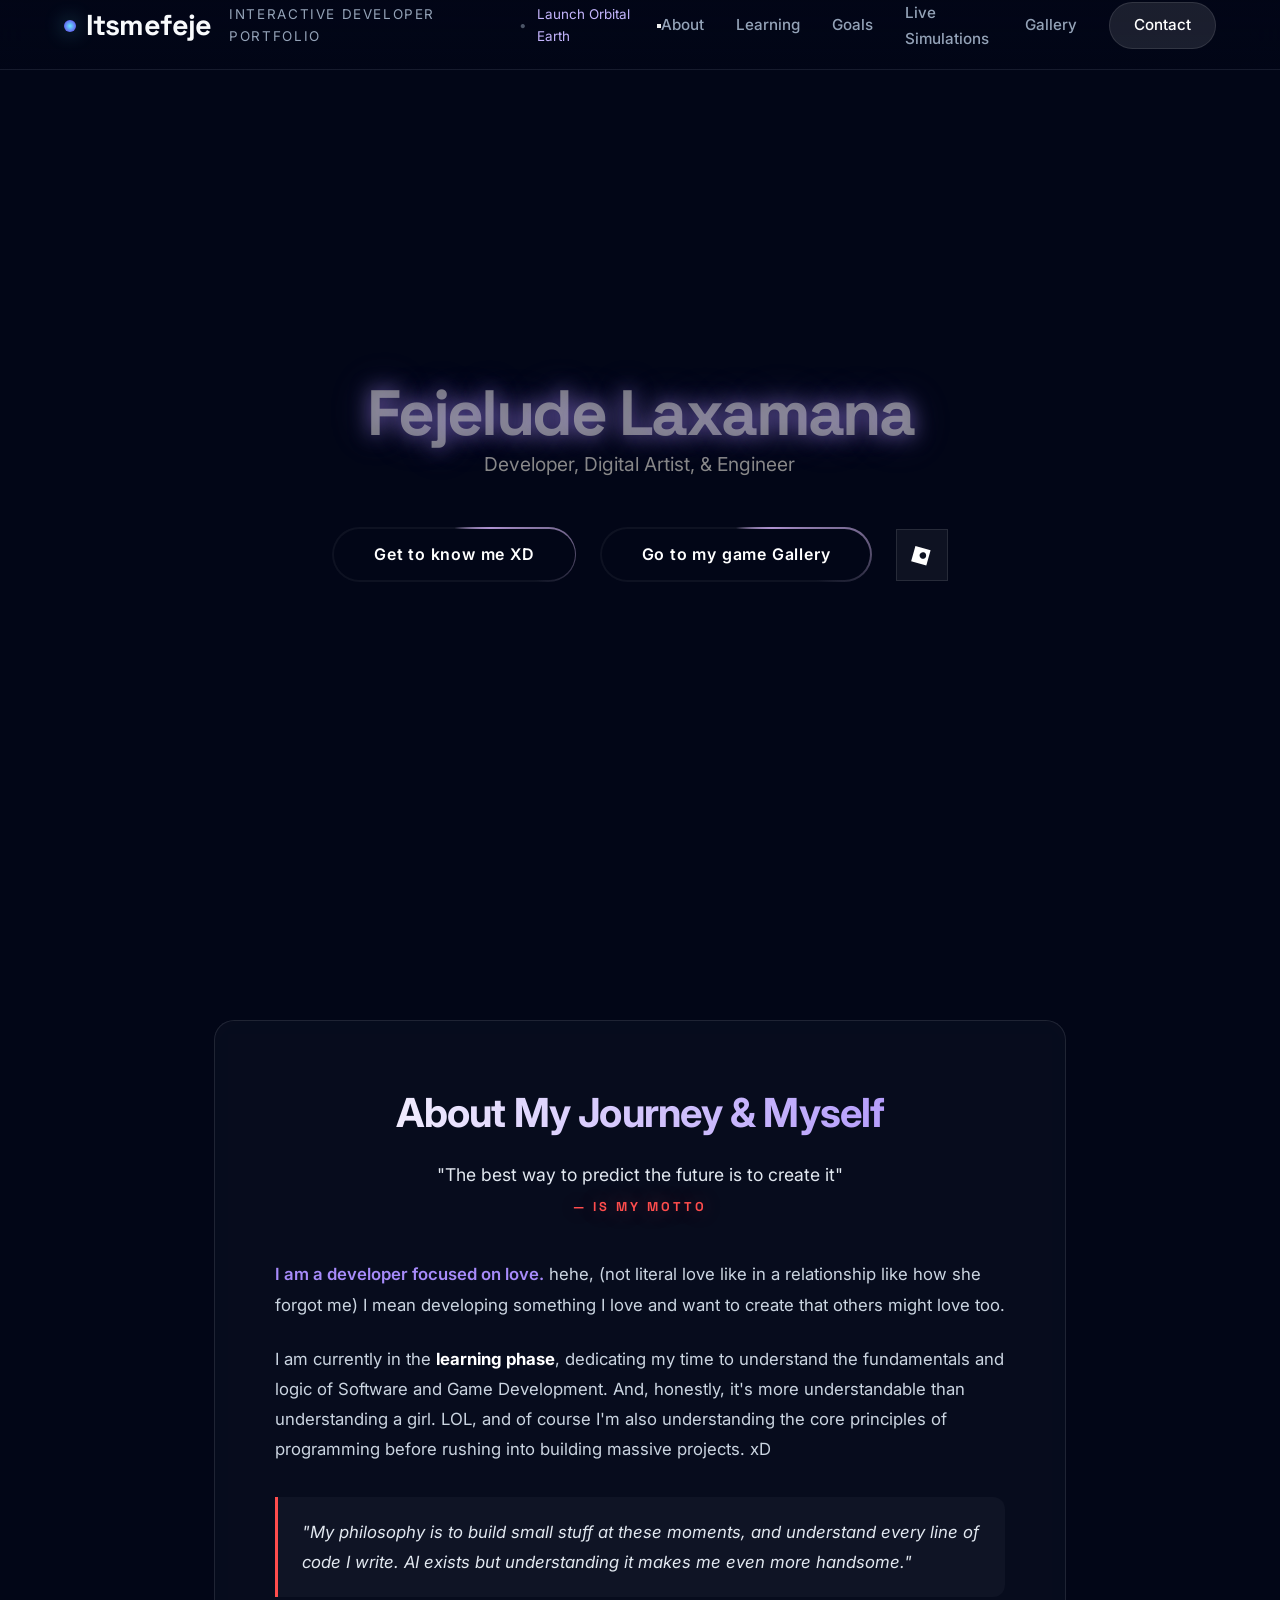
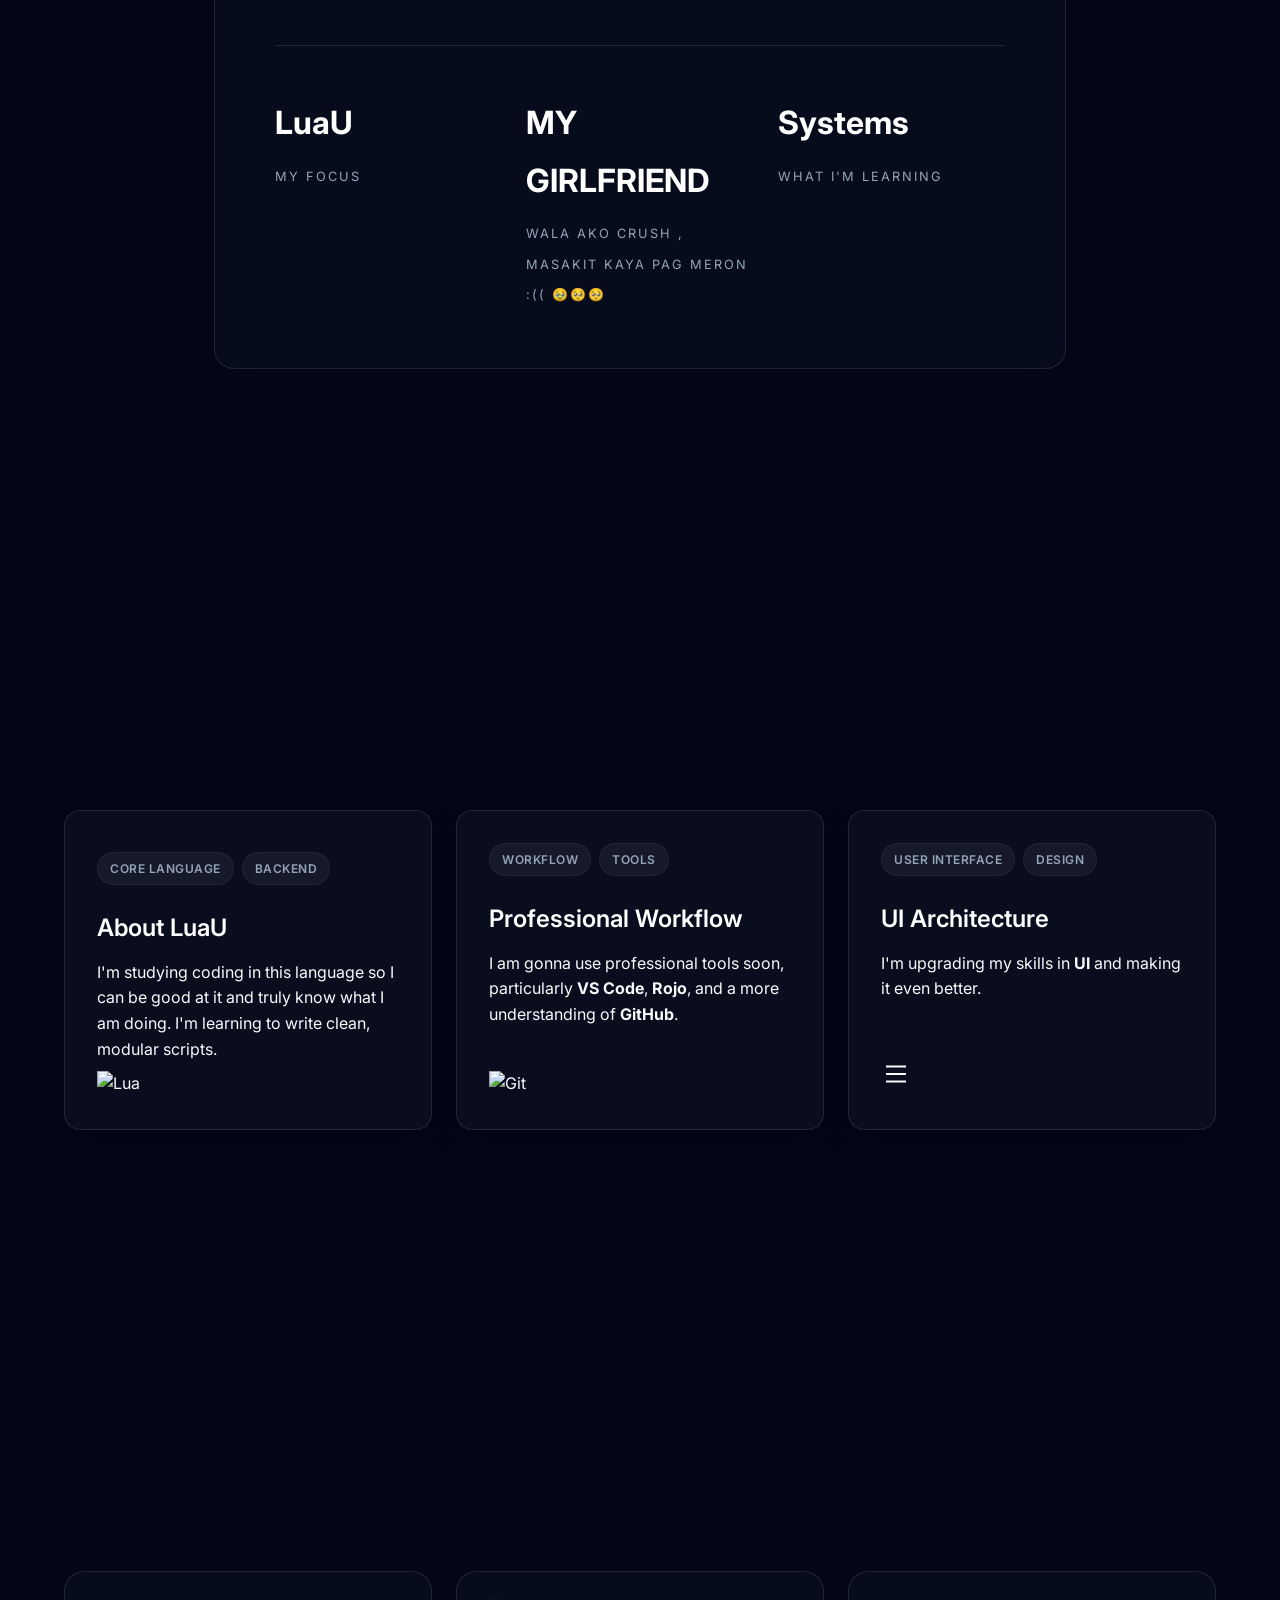
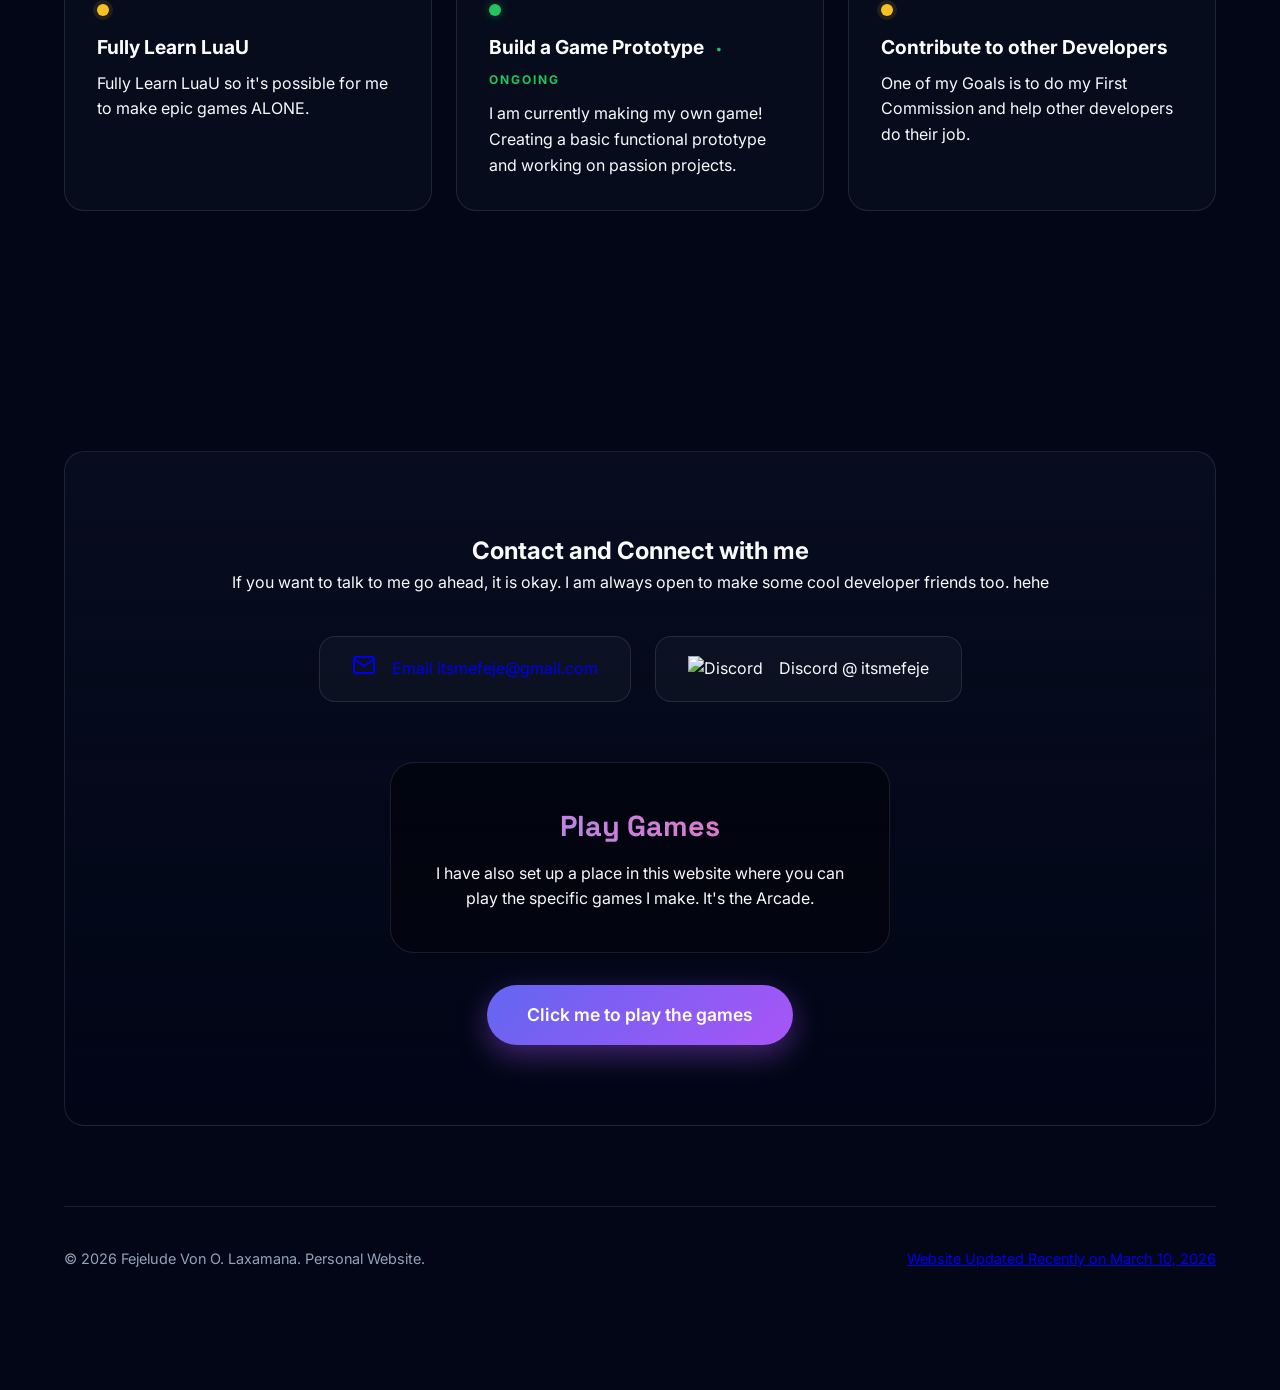
==== commit 43d3457a: "Refactor arcade into premium orbital experience" ====
--- a/index.html
+++ b/index.html
@@ -16,15 +16,23 @@
   
   <div id="liquid-ether-bg"></div>
 
-  <header class="glass-nav">
+  <header class="glass-nav premium-nav">
     <div class="container nav-container">
-      <div class="logo">
-        <a href="/">
-          <span id="nav-logo-text">Itsmefeje</span>
-        </a>
+      <div class="nav-brand-wrap">
+        <div class="logo nav-brand">
+          <a href="/">
+            <span class="brand-mark"></span>
+            <span id="nav-logo-text">Itsmefeje</span>
+          </a>
+        </div>
+        <div class="nav-meta">
+          <span class="nav-meta-label">Interactive Developer Portfolio</span>
+          <span class="nav-meta-separator">•</span>
+          <a class="nav-meta-link" href="Arcade.html?sim=orbital">Launch Orbital Earth</a>
+        </div>
       </div>
       
-      <button class="mobile-toggle" aria-label="Toggle Menu">
+      <button class="mobile-toggle" aria-label="Toggle Menu" aria-expanded="false">
         <span></span><span></span><span></span>
       </button>
 
@@ -36,12 +44,11 @@
           <a href="Arcade.html" style="cursor: pointer;">Live Simulations</a>
           <div class="dropdown-content">
             <a href="Arcade.html?sim=orbital">Orbital Earth</a>
-            <a href="Arcade.html?sim=flight">Flight Operations</a>
+            <a href="Arcade.html?sim=solar">Solar System Explorer</a>
             <a href="Arcade.html">Arcade Hub</a>
           </div>
         </div>
         <a href="Gallery.html">Gallery</a>
-        <a href="crush.html">Crush ko</a>
         <a href="#contact" class="btn-primary">Contact</a>
       </nav>
     </div>
--- a/style.css
+++ b/style.css
@@ -160,6 +160,55 @@
 }
 .nav-links a:hover { color: white; }
 
+.premium-nav {
+  background: linear-gradient(180deg, rgba(2, 6, 23, 0.92), rgba(2, 6, 23, 0.72));
+  border-bottom-color: rgba(148, 163, 184, 0.14);
+}
+
+.nav-brand-wrap {
+  display: flex;
+  align-items: center;
+  gap: 18px;
+}
+
+.nav-brand a {
+  gap: 10px;
+}
+
+.brand-mark {
+  width: 12px;
+  height: 12px;
+  border-radius: 50%;
+  background: radial-gradient(circle, #67e8f9, #6366f1 70%);
+  box-shadow: 0 0 20px rgba(103, 232, 249, 0.45);
+}
+
+.nav-meta {
+  display: inline-flex;
+  align-items: center;
+  gap: 10px;
+  color: var(--text-muted);
+  font-size: 0.84rem;
+}
+
+.nav-meta-label {
+  text-transform: uppercase;
+  letter-spacing: 0.12em;
+}
+
+.nav-meta-link {
+  color: #c4b5fd;
+  text-decoration: none;
+}
+
+.nav-meta-link:hover {
+  color: white;
+}
+
+.nav-meta-separator {
+  color: rgba(148, 163, 184, 0.5);
+}
+
 .btn-primary {
   background: rgba(255,255,255,0.1);
   color: white !important;
@@ -512,6 +561,16 @@
   .bento-grid, .goals-wrapper { grid-template-columns: 1fr; }
   
   /* Fix Navigation Overlap, Stacking & Accessibility */
+  .nav-brand-wrap {
+    align-items: flex-start;
+    flex-direction: column;
+    gap: 6px;
+  }
+
+  .nav-meta {
+    display: none;
+  }
+
   .nav-links {
     position: fixed; 
     top: var(--nav-height); 
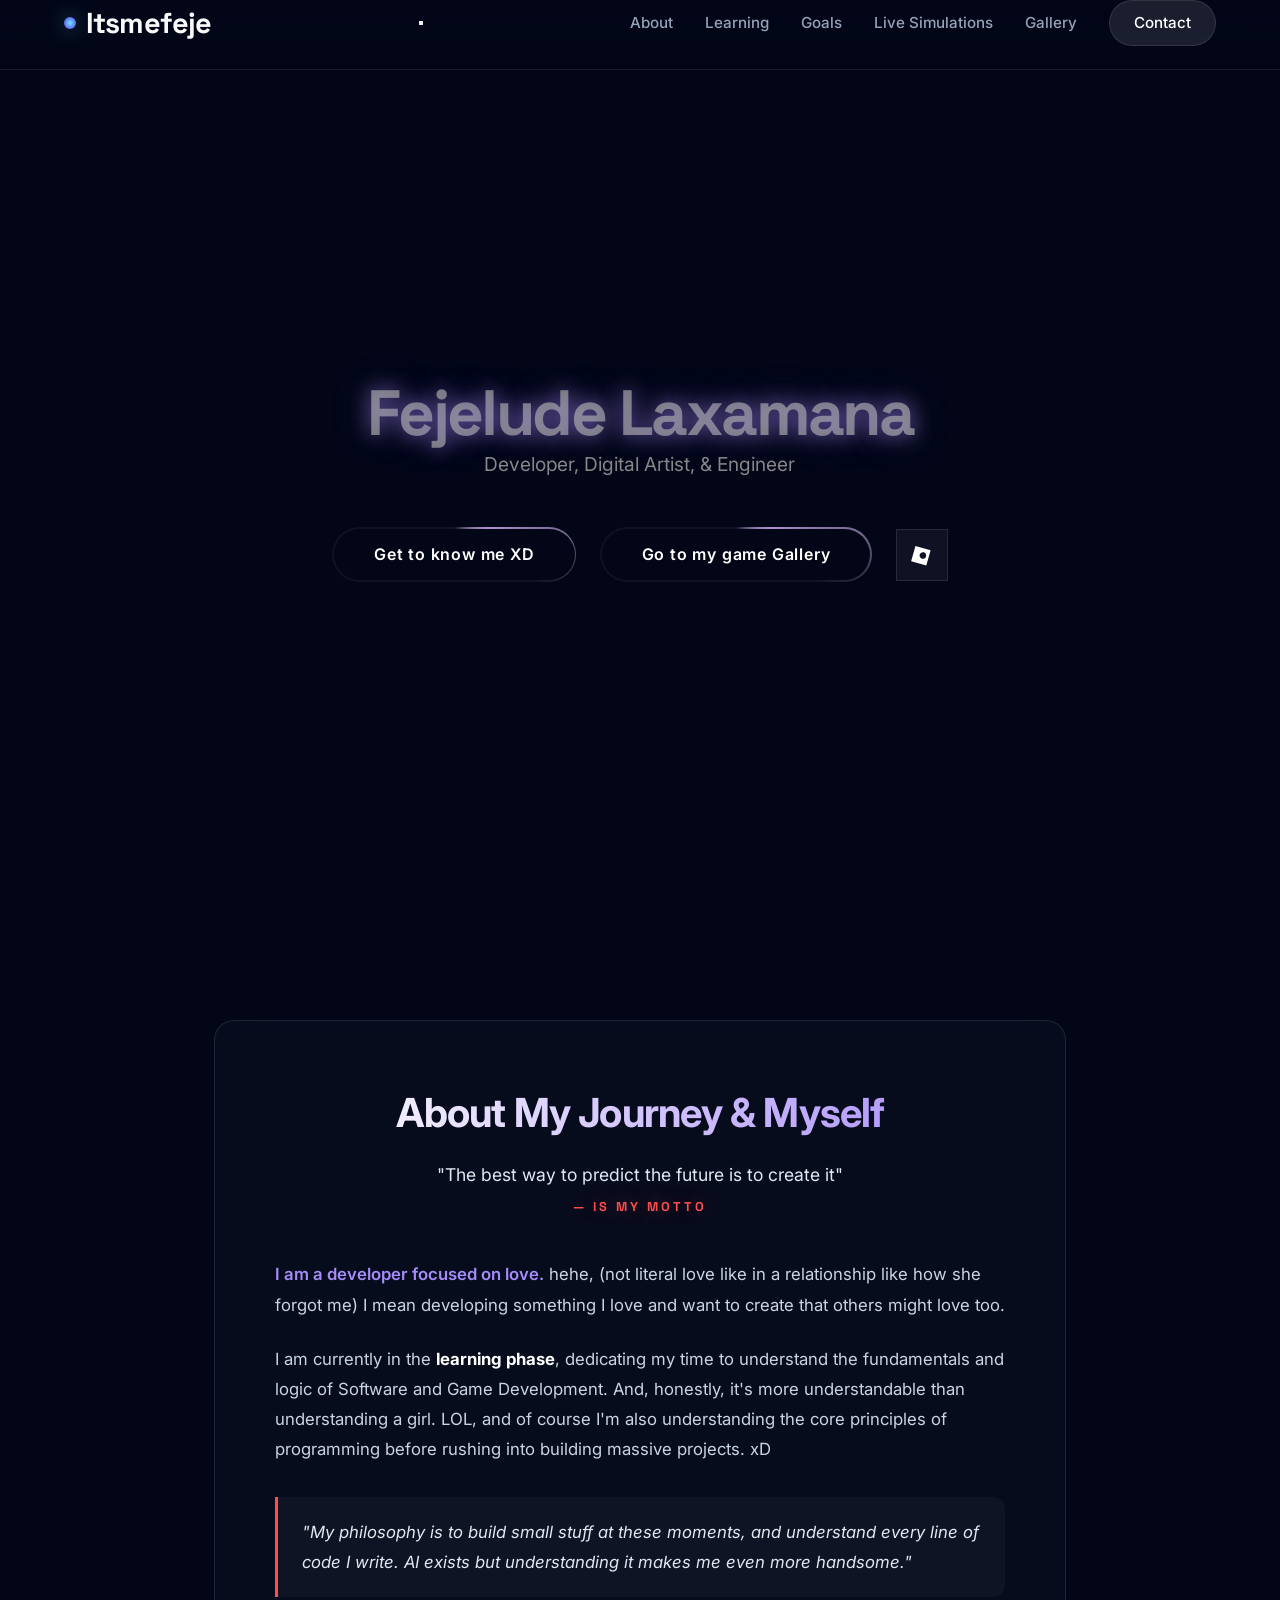
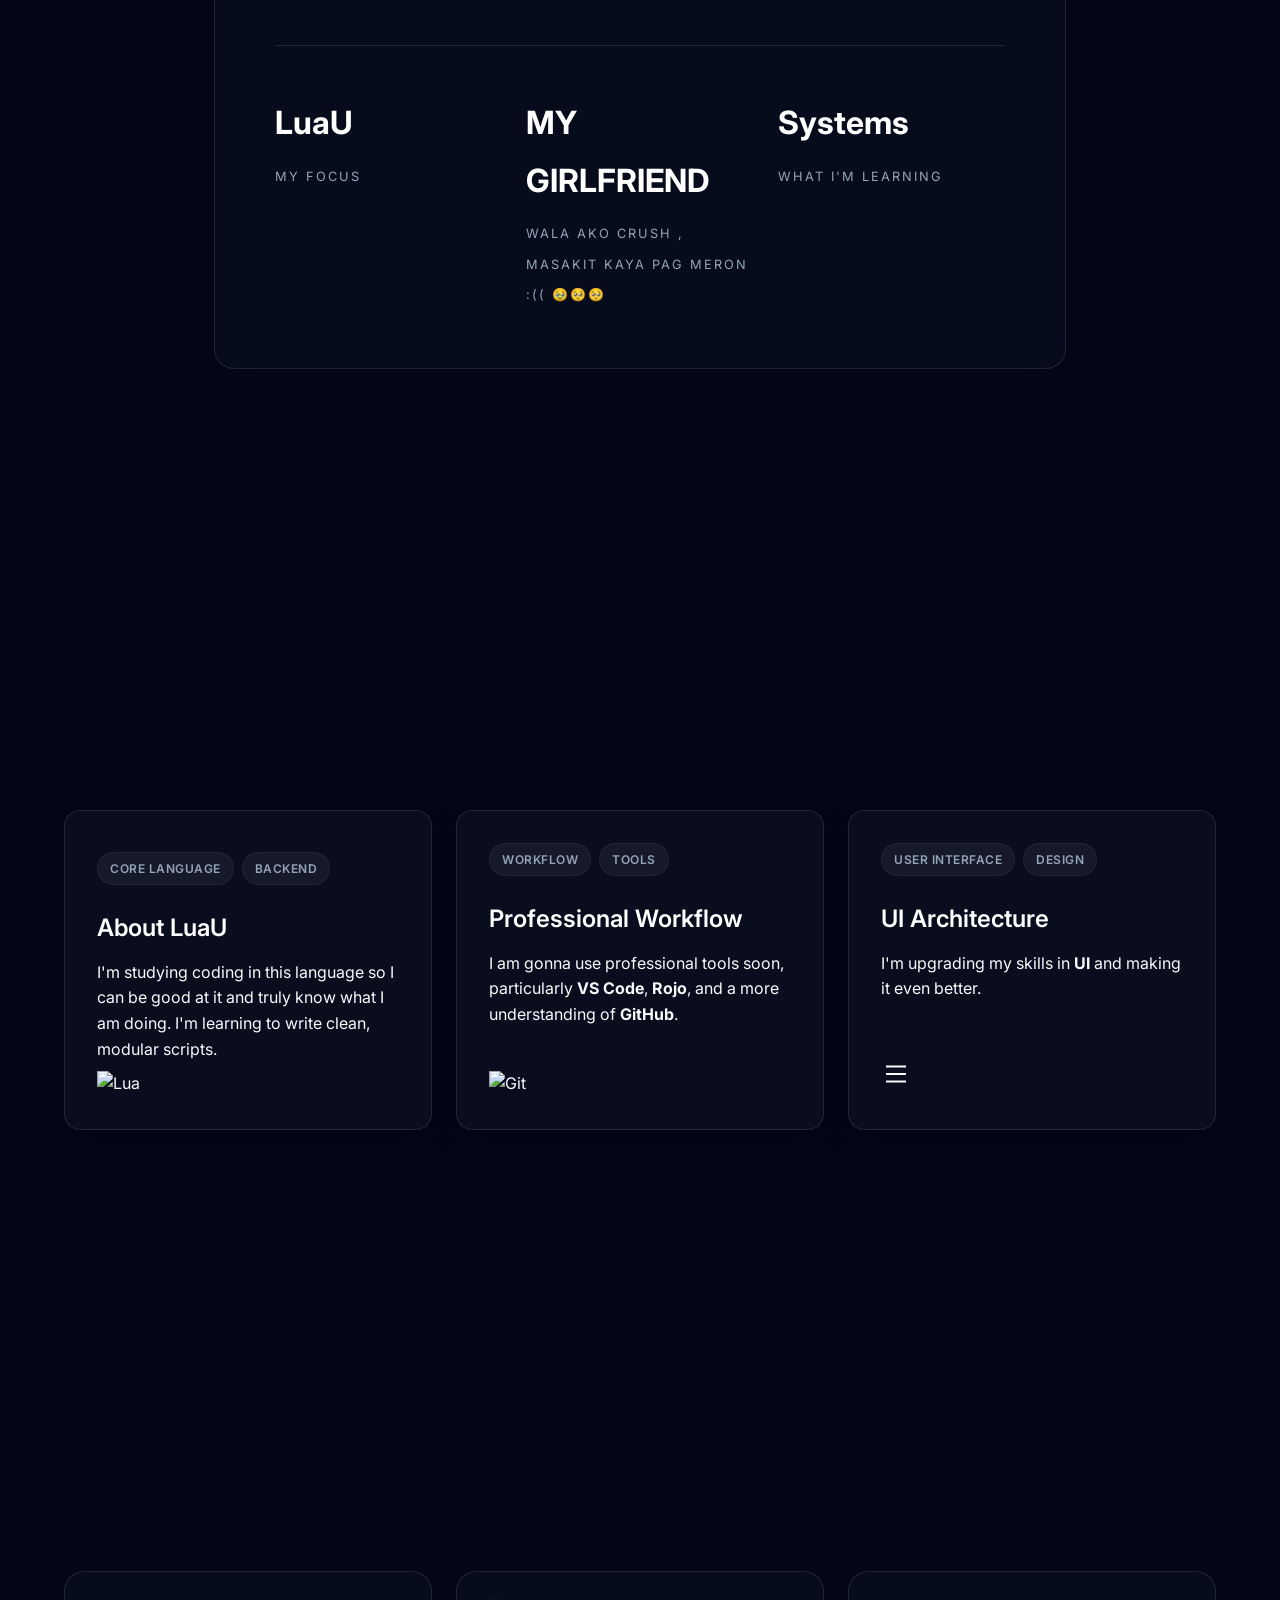
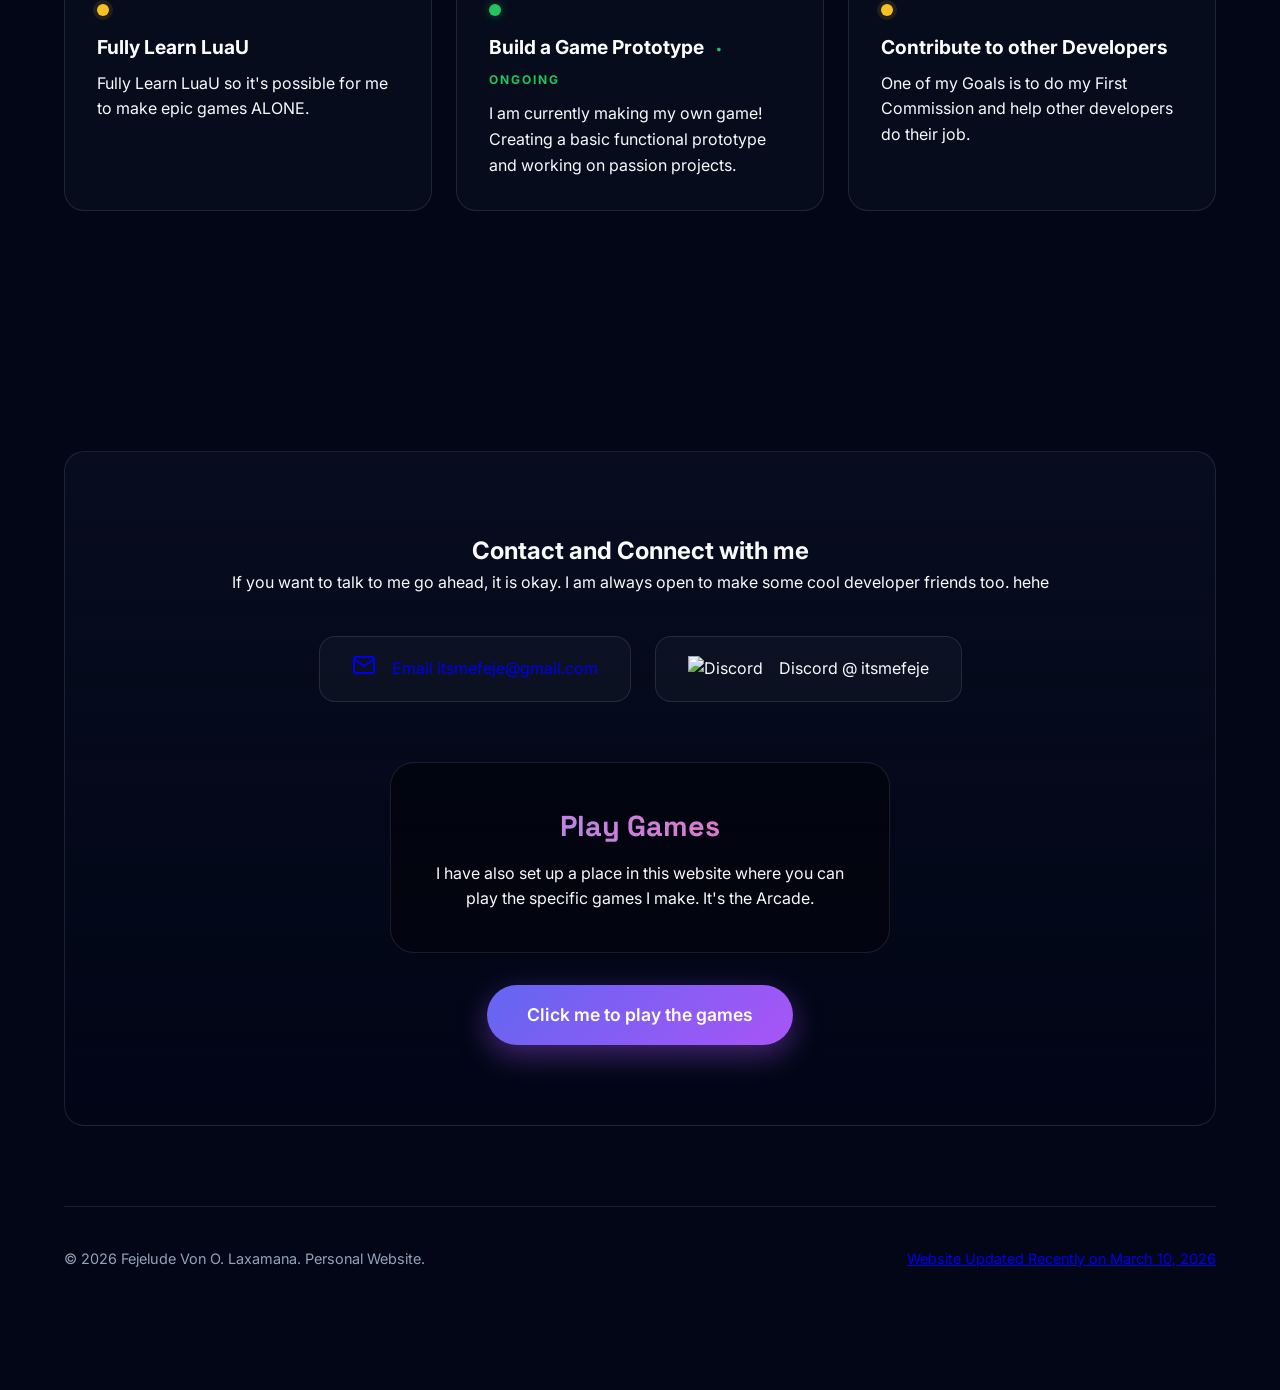
==== commit e8de5ba2: "refactor: enhance Homepage header and Solar System Explorer UI - Removed cluttered text from the hom" ====
--- a/index.html
+++ b/index.html
@@ -18,18 +18,11 @@
 
   <header class="glass-nav premium-nav">
     <div class="container nav-container">
-      <div class="nav-brand-wrap">
-        <div class="logo nav-brand">
-          <a href="/">
-            <span class="brand-mark"></span>
-            <span id="nav-logo-text">Itsmefeje</span>
-          </a>
-        </div>
-        <div class="nav-meta">
-          <span class="nav-meta-label">Interactive Developer Portfolio</span>
-          <span class="nav-meta-separator">•</span>
-          <a class="nav-meta-link" href="Arcade.html?sim=orbital">Launch Orbital Earth</a>
-        </div>
+      <div class="logo nav-brand">
+        <a href="/">
+          <span class="brand-mark"></span>
+          <span id="nav-logo-text">Itsmefeje</span>
+        </a>
       </div>
       
       <button class="mobile-toggle" aria-label="Toggle Menu" aria-expanded="false">
--- a/style.css
+++ b/style.css
@@ -153,26 +153,46 @@
   gap: 12px;
 }
 
-.nav-links { display: flex; gap: 32px; align-items: center; }
+.nav-links {
+  display: flex;
+  gap: 32px;
+  align-items: center;
+}
+
 .nav-links a {
-  text-decoration: none; color: var(--text-muted); font-size: 0.95rem; font-weight: 500;
-  transition: color 0.2s;
-}
-.nav-links a:hover { color: white; }
+  text-decoration: none;
+  color: var(--text-muted);
+  font-size: 0.95rem;
+  font-weight: 500;
+  transition: color 0.2s ease, transform 0.2s ease;
+  position: relative;
+}
+
+.nav-links a:hover {
+  color: white;
+  transform: translateY(-1px);
+}
+
+.nav-links a:active {
+  transform: translateY(1px);
+}
 
 .premium-nav {
   background: linear-gradient(180deg, rgba(2, 6, 23, 0.92), rgba(2, 6, 23, 0.72));
   border-bottom-color: rgba(148, 163, 184, 0.14);
 }
 
-.nav-brand-wrap {
+.nav-brand a {
   display: flex;
   align-items: center;
-  gap: 18px;
-}
-
-.nav-brand a {
   gap: 10px;
+}
+
+.nav-container {
+  display: flex;
+  justify-content: space-between;
+  align-items: center;
+  width: 100%;
 }
 
 .brand-mark {
@@ -181,32 +201,6 @@
   border-radius: 50%;
   background: radial-gradient(circle, #67e8f9, #6366f1 70%);
   box-shadow: 0 0 20px rgba(103, 232, 249, 0.45);
-}
-
-.nav-meta {
-  display: inline-flex;
-  align-items: center;
-  gap: 10px;
-  color: var(--text-muted);
-  font-size: 0.84rem;
-}
-
-.nav-meta-label {
-  text-transform: uppercase;
-  letter-spacing: 0.12em;
-}
-
-.nav-meta-link {
-  color: #c4b5fd;
-  text-decoration: none;
-}
-
-.nav-meta-link:hover {
-  color: white;
-}
-
-.nav-meta-separator {
-  color: rgba(148, 163, 184, 0.5);
 }
 
 .btn-primary {
@@ -273,7 +267,7 @@
 
 .btn-glow {
   background: white; color: black;
-  padding: 14px 32px; border-radius: 12px;
+  padding: 14px 32px; border-radius: 99px;
   text-decoration: none; font-weight: 600; font-size: 1rem;
   display: flex; align-items: center; gap: 8px;
   transition: transform 0.2s, box-shadow 0.2s;
@@ -548,29 +542,20 @@
   }
 
   /* Fix Typography Overlap */
-  h1 { font-size: 2.5rem; }
+  h1 { font-size: 2.5rem; line-height: 1.1; margin-bottom: 16px; }
   h1.shiny-text { display: block; }
-  .section-header h2 { font-size: 2.2rem; }
+  .section-header h2 { font-size: 2rem; line-height: 1.2; }
   
   /* Layout Adjustments */
   .section-padding { padding: 80px 0; }
-  .profile-panel { padding: 40px 24px; }
+  .profile-panel { padding: 32px 20px; }
   
   /* Fix Grid Overlap */
-  .stats-row { grid-template-columns: 1fr; gap: 32px; }
-  .bento-grid, .goals-wrapper { grid-template-columns: 1fr; }
+  .stats-row { grid-template-columns: 1fr; gap: 24px; }
+  .bento-grid, .goals-wrapper { grid-template-columns: 1fr; gap: 20px; }
+  .bento-card { min-height: 260px; padding: 24px; }
   
   /* Fix Navigation Overlap, Stacking & Accessibility */
-  .nav-brand-wrap {
-    align-items: flex-start;
-    flex-direction: column;
-    gap: 6px;
-  }
-
-  .nav-meta {
-    display: none;
-  }
-
   .nav-links {
     position: fixed; 
     top: var(--nav-height); 
